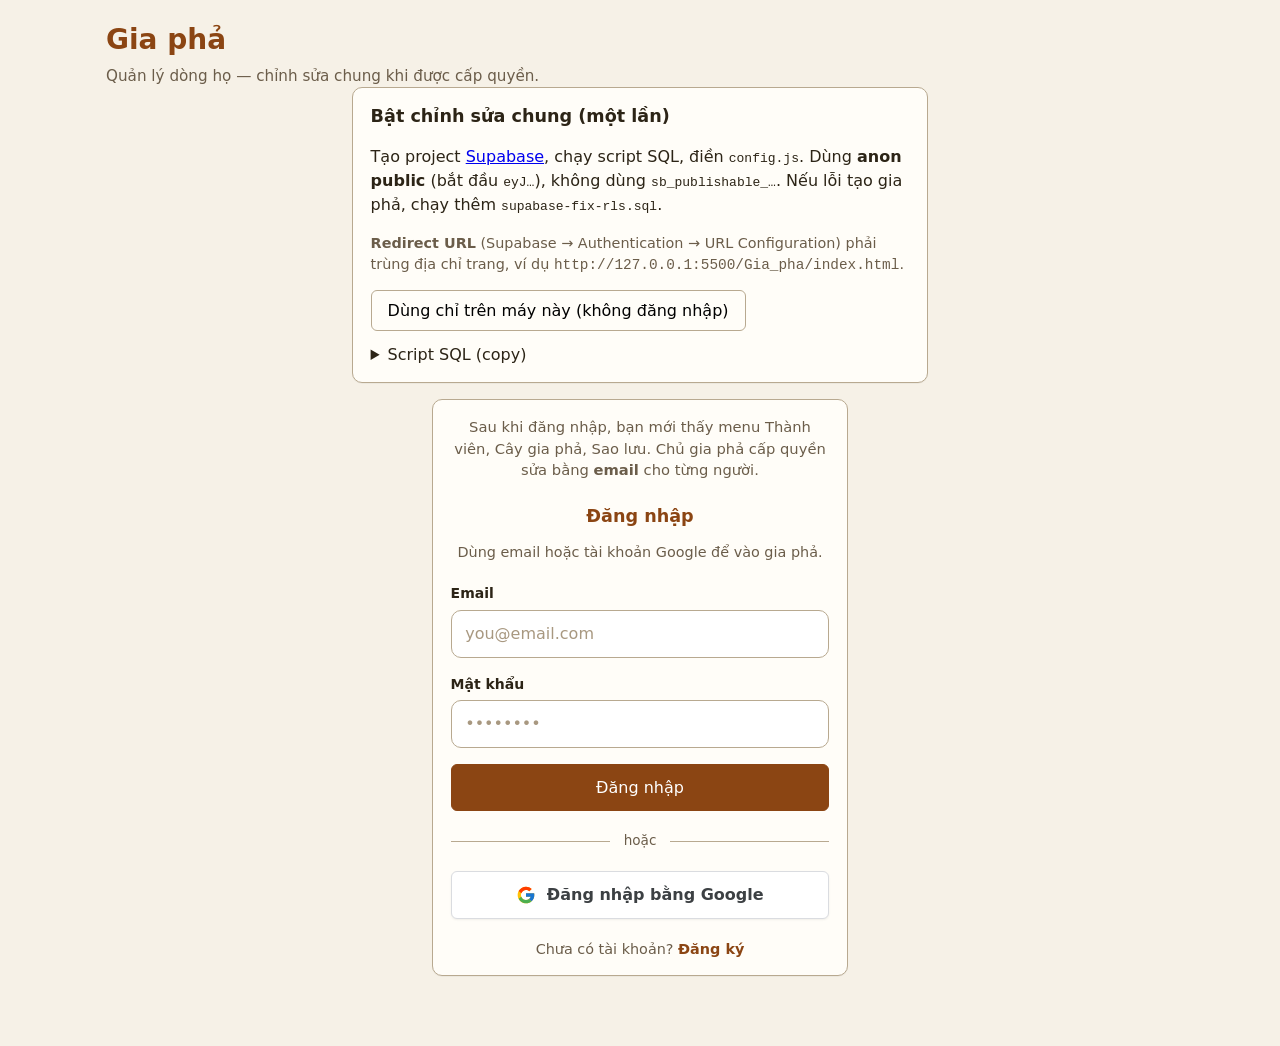
==== index.html @ f7f979ca "Sửa form khi đổi gia phả, ẩn form khi chưa chọn người" ====
<!DOCTYPE html>
<html lang="vi">
<head>
  <meta charset="UTF-8" />
  <meta name="viewport" content="width=device-width, initial-scale=1" />
  <title>Gia phả — Quản lý dòng họ</title>
  <link rel="stylesheet" href="styles.css" />
</head>
<body>
  <div class="app no-print">
    <header class="top top-bar">
      <div class="top-brand">
        <h1>Gia phả</h1>
        <p class="sub">Quản lý dòng họ — chỉnh sửa chung khi được cấp quyền.</p>
      </div>
      <div class="top-auth" id="top-auth" aria-label="Tài khoản"></div>
    </header>

    <section id="app-gate" class="app-gate">
      <div class="card" id="cloud-config-hint">
        <h2>Bật chỉnh sửa chung (một lần)</h2>
        <p>Tạo project <a href="https://supabase.com" target="_blank" rel="noopener">Supabase</a>, chạy script SQL, điền <code>config.js</code>. Dùng <strong>anon public</strong> (bắt đầu <code>eyJ…</code>), không dùng <code>sb_publishable_…</code>. Nếu lỗi tạo gia phả, chạy thêm <code>supabase-fix-rls.sql</code>.</p>
        <p class="hint"><strong>Redirect URL</strong> (Supabase → Authentication → URL Configuration) phải trùng địa chỉ trang, ví dụ <code>http://127.0.0.1:5500/Gia_pha/index.html</code>.</p>
        <button type="button" id="cloud-btn-local-only" class="btn">Dùng chỉ trên máy này (không đăng nhập)</button>
        <details class="cloud-sql-details">
          <summary>Script SQL (copy)</summary>
          <pre class="cloud-sql-pre" id="cloud-sql-script"></pre>
        </details>
      </div>

      <div class="app-gate-auth card" id="cloud-auth-block">
        <p class="hint cloud-auth-intro">Sau khi đăng nhập, bạn mới thấy menu Thành viên, Cây gia phả, Sao lưu. Chủ gia phả cấp quyền sửa bằng <strong>email</strong> cho từng người.</p>

        <div id="cloud-login-panel" class="cloud-auth-panel">
          <div class="cloud-auth-card">
            <h2 class="cloud-auth-title">Đăng nhập</h2>
            <p class="cloud-auth-lead">Dùng email hoặc tài khoản Google để vào gia phả.</p>
            <div class="cloud-auth-form">
              <label class="cloud-field">
                <span class="cloud-field-label">Email</span>
                <input type="email" id="cloud-login-email" autocomplete="username" placeholder="you@email.com" />
              </label>
              <label class="cloud-field">
                <span class="cloud-field-label">Mật khẩu</span>
                <input type="password" id="cloud-login-password" autocomplete="current-password" placeholder="••••••••" />
              </label>
              <button type="button" id="cloud-btn-signin" class="btn primary btn-block">Đăng nhập</button>
            </div>
            <div class="cloud-auth-divider" aria-hidden="true"><span>hoặc</span></div>
            <button type="button" id="cloud-btn-google-login" class="btn btn-google btn-block">
              <span class="btn-google-icon" aria-hidden="true">
                <svg width="20" height="20" viewBox="0 0 48 48" xmlns="http://www.w3.org/2000/svg"><path fill="#FFC107" d="M43.611 20.083H42V20H24v8h11.303C33.654 32.657 29.083 36 24 36c-6.627 0-12-5.373-12-12s5.373-12 12-12c3.059 0 5.842 1.154 7.961 3.039l5.657-5.657C33.64 6.053 28.991 4 24 4 12.955 4 4 12.955 4 24s8.955 20 20 20 20-8.955 20-20c0-1.341-.138-2.65-.389-3.917z"/><path fill="#FF3D00" d="M6.306 14.691l6.571 4.819C14.655 16.108 18.961 12 24 12c3.059 0 5.842 1.154 7.961 3.039l5.657-5.657C33.64 6.053 28.991 4 24 4 16.318 4 9.656 8.337 6.306 14.691z"/><path fill="#4CAF50" d="M24 44c5.166 0 9.86-1.977 13.409-5.192l-6.19-5.238C29.211 35.091 26.715 36 24 36c-5.202 0-9.619-3.317-11.283-7.946l-6.522 5.025C9.505 39.556 16.227 44 24 44z"/><path fill="#1976D2" d="M43.611 20.083H42V20H24v8h11.303a12.04 12.04 0 0 1-4.087 5.571l6.19 5.238C42.022 35.026 44 30.038 44 24c0-1.341-.138-2.65-.389-3.917z"/></svg>
              </span>
              Đăng nhập bằng Google
            </button>
            <p class="cloud-auth-switch">
              Chưa có tài khoản?
              <button type="button" class="btn-link" id="cloud-show-signup">Đăng ký</button>
            </p>
          </div>
        </div>

        <div id="cloud-signup-panel" class="cloud-auth-panel" hidden>
          <div class="cloud-auth-card">
            <h2 class="cloud-auth-title">Đăng ký</h2>
            <p class="cloud-auth-lead">Tạo tài khoản để lưu gia phả trên đám mây và chia sẻ với người thân.</p>
            <div class="cloud-auth-form">
              <label class="cloud-field">
                <span class="cloud-field-label">Họ tên</span>
                <input type="text" id="cloud-signup-name" autocomplete="name" placeholder="Nguyễn Văn A" />
              </label>
              <label class="cloud-field">
                <span class="cloud-field-label">Email</span>
                <input type="email" id="cloud-signup-email" autocomplete="email" placeholder="you@email.com" />
              </label>
              <label class="cloud-field">
                <span class="cloud-field-label">Mật khẩu</span>
                <input type="password" id="cloud-signup-password" autocomplete="new-password" placeholder="Tối thiểu 6 ký tự" />
              </label>
              <button type="button" id="cloud-btn-signup" class="btn primary btn-block">Tạo tài khoản</button>
            </div>
            <div class="cloud-auth-divider" aria-hidden="true"><span>hoặc</span></div>
            <button type="button" id="cloud-btn-google-signup" class="btn btn-google btn-block">
              <span class="btn-google-icon" aria-hidden="true">
                <svg width="20" height="20" viewBox="0 0 48 48" xmlns="http://www.w3.org/2000/svg"><path fill="#FFC107" d="M43.611 20.083H42V20H24v8h11.303C33.654 32.657 29.083 36 24 36c-6.627 0-12-5.373-12-12s5.373-12 12-12c3.059 0 5.842 1.154 7.961 3.039l5.657-5.657C33.64 6.053 28.991 4 24 4 12.955 4 4 12.955 4 24s8.955 20 20 20 20-8.955 20-20c0-1.341-.138-2.65-.389-3.917z"/><path fill="#FF3D00" d="M6.306 14.691l6.571 4.819C14.655 16.108 18.961 12 24 12c3.059 0 5.842 1.154 7.961 3.039l5.657-5.657C33.64 6.053 28.991 4 24 4 16.318 4 9.656 8.337 6.306 14.691z"/><path fill="#4CAF50" d="M24 44c5.166 0 9.86-1.977 13.409-5.192l-6.19-5.238C29.211 35.091 26.715 36 24 36c-5.202 0-9.619-3.317-11.283-7.946l-6.522 5.025C9.505 39.556 16.227 44 24 44z"/><path fill="#1976D2" d="M43.611 20.083H42V20H24v8h11.303a12.04 12.04 0 0 1-4.087 5.571l6.19 5.238C42.022 35.026 44 30.038 44 24c0-1.341-.138-2.65-.389-3.917z"/></svg>
              </span>
              Đăng ký bằng Google
            </button>
            <p class="cloud-auth-switch">
              Đã có tài khoản?
              <button type="button" class="btn-link" id="cloud-show-login">Đăng nhập</button>
            </p>
          </div>
        </div>
        <div id="cloud-logged-in" hidden>
          <p class="meta">Đã đăng nhập. Đang chuyển vào ứng dụng…</p>
        </div>
      </div>
    </section>

    <div id="app-main-shell" class="app-main-shell" hidden>
    <nav class="tabs" role="tablist">
      <button type="button" class="tab active" data-tab="members">Thành viên</button>
      <button type="button" class="tab" data-tab="tree">Cây gia phả</button>
      <button type="button" class="tab" data-tab="backup">Sao lưu / nhập</button>
    </nav>

    <div class="workspace-bar" id="workspace-bar">
      <label class="workspace-family-label">Gia phả đang mở
        <select id="cloud-family-select"></select>
      </label>
      <p id="workspace-family-role" class="workspace-family-role meta" hidden></p>
      <div id="billing-quota-bar" class="billing-quota-bar" hidden></div>
      <button type="button" id="btn-upgrade-premium" class="btn btn-upgrade" hidden>Nâng cấp</button>
      <button type="button" id="cloud-btn-create-family" class="btn">+ Tạo gia phả (chủ)</button>
      <button type="button" id="top-btn-share" class="btn primary">Chia sẻ / cấp quyền</button>
      <input type="text" id="cloud-family-name" class="workspace-family-name" placeholder="Tên gia phả mới" hidden />
    </div>

    <p id="cloud-sync-status" class="cloud-sync-status cloud-sync-status--local" aria-live="polite">Đang tải…</p>

    <section id="panel-members" class="panel active">
      <div class="toolbar">
        <button type="button" id="btn-add" class="btn primary">Thêm người</button>
        <label class="inline">
          Gốc xem cây
          <select id="focal-select"></select>
        </label>
      </div>
      <div class="layout-2">
        <div class="card list-wrap">
          <h2>Danh sách</h2>
          <ul id="member-list" class="member-list"></ul>
        </div>
        <div class="card form-wrap" id="member-form-panel">
          <h2 id="form-title">Chi tiết</h2>
          <div id="member-form-empty" class="member-form-empty">
            <p>Chọn một người trong <strong>Danh sách</strong> bên trái, hoặc bấm <strong>Thêm người</strong>.</p>
          </div>
          <form id="member-form" class="member-form" autocomplete="off" novalidate hidden>
            <input type="hidden" id="f-id" />
            <p class="hint form-draft-hint">Thông tin chưa bấm «Lưu» được giữ nháp khi đổi tab ứng dụng hoặc Alt+Tab sang cửa sổ khác.</p>
            <label>Họ tên *<input type="text" id="f-name" required /></label>
            <div class="avatar-field">
              <span class="cloud-field-label">Ảnh đại diện</span>
              <input type="hidden" id="f-avatar-focus" name="anhFocus" />
              <div id="f-avatar-preview" class="avatar-preview" hidden></div>
              <div class="avatar-upload-actions">
                <label class="btn btn-avatar-pick">
                  Chọn ảnh từ máy
                  <input type="file" id="f-avatar-file" accept="image/jpeg,image/png,image/webp,image/gif" hidden />
                </label>
                <button type="button" id="btn-avatar-upload" class="btn primary">Tải ảnh lên</button>
                <button type="button" id="btn-avatar-auto-focus" class="btn">Căn mặt tự động</button>
              </div>
              <p id="avatar-upload-status" class="avatar-upload-status meta" aria-live="polite"></p>
              <label class="avatar-url-fallback">Hoặc dán link ảnh (URL)
                <input type="url" id="f-avatar-url" placeholder="https://…" inputmode="url" />
              </label>
              <p class="hint avatar-field-hint">Cần đăng nhập + chọn gia phả để tải lên. JPG/PNG/WebP/GIF, tối đa 3MB. «Căn mặt tự động» dùng Chrome/Edge (xử lý trên máy); bấm Lưu thành viên để giữ tiêu điểm. Gói trả phí sau này có thể bổ sung nhận diện server / smart crop CDN.</p>
            </div>
            <label>Giới tính
              <select id="f-gender">
                <option value="">—</option>
                <option value="nam">Nam</option>
                <option value="nu">Nữ</option>
              </select>
            </label>
            <div class="row-3">
              <label>Ngày sinh
                <input type="number" id="f-birth-day" min="1" max="31" placeholder="Ngày" />
              </label>
              <label>Tháng sinh
                <input type="number" id="f-birth-month" min="1" max="12" placeholder="Tháng" />
              </label>
              <label>Năm sinh
                <input type="number" id="f-birth" placeholder="VD: 1950" />
              </label>
            </div>
            <label>Năm mất<input type="number" id="f-death" placeholder="Để trống nếu còn sống" /></label>
            <label>Cha
              <select id="f-father"></select>
            </label>
            <label>Mẹ
              <select id="f-mother"></select>
            </label>
            <label>Vợ / chồng
              <select id="f-spouse"></select>
            </label>
            <div class="card-section children-section">
              <h3 class="section-title">Con cái</h3>
              <p class="hint section-hint">Con đã có trong hệ thống (liên kết cha/mẹ với người này).</p>
              <ul id="existing-children" class="existing-children"></ul>
              <p class="hint section-hint">Con đã có — chọn trong danh sách, bấm <strong>Thêm làm con</strong>, rồi <strong>Lưu</strong> để gán cha/mẹ (theo giới tính và vợ/chồng trên form).</p>
              <div class="existing-child-pick">
                <label class="pick-label">Chọn người có sẵn
                  <select id="existing-child-select"></select>
                </label>
                <button type="button" id="btn-add-existing-child" class="btn">Thêm làm con</button>
              </div>
              <ul id="pending-existing-children" class="pending-existing-children" aria-label="Con sẽ liên kết khi Lưu"></ul>
              <p class="hint section-hint">Con mới — điền họ tên rồi bấm <strong>Lưu</strong> (tự gán cha/mẹ theo giới tính và vợ/chồng).</p>
              <div id="children-new-rows" class="children-new-rows"></div>
              <button type="button" id="btn-add-child-row" class="btn">+ Thêm dòng con</button>
            </div>
            <label>Ghi chú<textarea id="f-note" rows="3"></textarea></label>
            <div class="form-actions">
              <button type="submit" class="btn primary">Lưu</button>
              <button type="button" id="btn-form-close" class="btn">Đóng</button>
              <button type="button" id="btn-delete" class="btn danger" disabled>Xóa người này</button>
            </div>
          </form>
        </div>
      </div>
    </section>

    <section id="panel-tree" class="panel">
      <div class="toolbar tree-toolbar">
        <label>Người gốc (mình hoặc người thân)
          <select id="tree-focal"></select>
        </label>
        <label>Phạm vi cây
          <select id="tree-scope" title="Chỉ lọc người hiển thị trên cây và bản in">
            <option value="ca_hai">Cả hai họ (nội + ngoại)</option>
            <option value="noi">Chỉ nhà nội (+ vợ/chồng)</option>
            <option value="ngoai">Chỉ nhà ngoại (+ vợ/chồng)</option>
          </select>
        </label>
        <button type="button" id="btn-print" class="btn primary">In gia phả</button>
      </div>
      <p class="hint">Sơ đồ dưới đây giống bản <strong>in</strong> (vợ chồng một khung, xếp theo ngày sinh, nét nối xuống con). Phần cuối là bảng nội/ngoại chi tiết. Nhấn <strong>In gia phả</strong> (Ctrl+P) để in.</p>
    </section>

    <section id="panel-backup" class="panel">
      <div class="card">
        <h2>Xuất dữ liệu</h2>
        <p>Tải file JSON để lưu máy hoặc gửi người thân.</p>
        <button type="button" id="btn-export" class="btn primary">Tải gia_pha.json</button>
      </div>
      <div class="card">
        <h2>Nhập dữ liệu</h2>
        <p>Chọn file JSON (sẽ ghi đè dữ liệu hiện tại trong trình duyệt).</p>
        <input type="file" id="import-file" accept=".json,application/json" />
      </div>
      <div class="card">
        <h2>Bản sao trong trình duyệt</h2>
        <p class="hint">Mỗi lần <strong>Lưu</strong> thành công, trang giữ thêm một bản ở khóa riêng. Nếu danh sách trống nhầm sau khi nhập file hoặc lỗi lưu, thử khôi phục.</p>
        <button type="button" id="btn-restore-backup" class="btn">Khôi phục từ bản sao trình duyệt</button>
      </div>
    </section>
    </div>

    <dialog id="share-dialog" class="share-dialog">
      <form method="dialog" class="share-dialog-inner">
        <h2>Chia sẻ quyền chỉnh sửa</h2>
        <p class="hint">Chỉ chủ gia phả mới mời được. Người được mời phải đăng ký bằng đúng email.</p>
        <label>Email người được mời
          <input type="email" id="share-invite-email" autocomplete="email" />
        </label>
        <div class="form-actions">
          <button type="button" id="share-btn-invite" class="btn primary">Gửi lời mời</button>
          <button type="button" id="share-btn-pull" class="btn">Tải bản mới từ máy chủ</button>
          <button type="submit" class="btn">Đóng</button>
        </div>
        <h3>Người đang sửa chung</h3>
        <p class="hint share-section-hint">Bạn (chủ) và những email đã đăng nhập, được mời — ai ở đây đều chỉnh sửa được gia phả này.</p>
        <ul id="share-members-list" class="share-access-list"></ul>
        <h3>Lời mời chờ (chưa đăng nhập)</h3>
        <ul id="share-invites-list" class="share-access-list"></ul>
      </form>
    </dialog>

    <dialog id="upgrade-dialog" class="share-dialog upgrade-dialog">
      <form method="dialog" class="share-dialog-inner">
        <h2>Nâng cấp không giới hạn thành viên</h2>
        <p class="hint">Gói miễn phí: tối đa <strong>30</strong> thành viên. Trả <strong id="upgrade-price">20.000&nbsp;₫</strong> / gia phả để thêm không giới hạn (chỉ áp dụng gia phả này).</p>
        <div id="upgrade-bank-info" class="upgrade-bank-info card"></div>
        <p class="meta">Mã thanh toán (nội dung chuyển khoản):</p>
        <p id="upgrade-payment-code" class="upgrade-payment-code">—</p>
        <div class="form-actions">
          <button type="button" id="upgrade-btn-create-code" class="btn primary">Tạo mã &amp; quét VietQR</button>
          <button type="submit" class="btn">Đóng</button>
        </div>
        <div id="upgrade-vietqr-wrap" class="upgrade-vietqr-wrap" hidden>
          <p class="meta">Quét VietQR (đúng số tiền và mã GP trong nội dung):</p>
          <img id="upgrade-vietqr" class="upgrade-vietqr" alt="VietQR thanh toán" />
        </div>
        <p class="hint">Sau khi chuyển khoản, <strong>SePay</strong> tự kích hoạt gói (~1 phút). Cấu hình một lần: <code>SEPAY-SETUP.txt</code></p>
      </form>
    </dialog>
  </div>

  <!-- Vùng in: luôn render cây ở đây -->
  <div id="print-root" class="print-root">
    <header class="print-header">
      <h1>Gia phả</h1>
      <p id="print-caption" class="print-caption"></p>
    </header>
    <div id="tree-display" class="tree-display" aria-live="polite"></div>
  </div>

  <script type="module" src="app.js"></script>
</body>
</html>
---- styles.css ----
:root {
  --bg: #f6f1e7;
  --card: #fffdf8;
  --ink: #2c2416;
  --muted: #6b5d4a;
  --accent: #8b4513;
  --accent-soft: #c4a574;
  --line: #b8a990;
  --danger: #a33;
  --radius: 10px;
  --font: "Segoe UI", system-ui, sans-serif;
}

* {
  box-sizing: border-box;
}

body {
  margin: 0;
  font-family: var(--font);
  background: var(--bg);
  color: var(--ink);
  line-height: 1.45;
}

.app {
  max-width: 1100px;
  margin: 0 auto;
  padding: 1.25rem 1rem 3rem;
  position: relative;
  z-index: 2;
}

.top h1 {
  margin: 0 0 0.25rem;
  font-size: 1.75rem;
  color: var(--accent);
}

.sub {
  margin: 0;
  color: var(--muted);
  font-size: 0.95rem;
}

.backup-hint-bar {
  margin: 0 0 0.75rem;
  padding: 0.5rem 0.75rem;
  border-radius: var(--radius);
  background: #fff8e6;
  border: 1px solid #e6c86a;
  font-size: 0.9rem;
}

.backup-hint-bar p {
  margin: 0;
  display: flex;
  flex-wrap: wrap;
  align-items: center;
  gap: 0.5rem;
}

.tabs {
  display: flex;
  gap: 0.35rem;
  margin: 1.25rem 0 1rem;
  flex-wrap: wrap;
}

.tab {
  padding: 0.5rem 1rem;
  border: 1px solid var(--line);
  background: var(--card);
  border-radius: var(--radius);
  cursor: pointer;
  font: inherit;
  color: var(--ink);
}

.tab:hover {
  border-color: var(--accent-soft);
}

.tab.active {
  background: var(--accent);
  color: #fff;
  border-color: var(--accent);
}

.panel {
  display: none;
}

.panel.active {
  display: block;
}

.toolbar {
  display: flex;
  flex-wrap: wrap;
  gap: 1rem;
  align-items: flex-end;
  margin-bottom: 1rem;
}

.tree-toolbar {
  align-items: center;
}

.inline,
.tree-toolbar label {
  display: flex;
  flex-direction: column;
  gap: 0.25rem;
  font-size: 0.9rem;
  color: var(--muted);
}

select,
input,
textarea {
  font: inherit;
  padding: 0.45rem 0.55rem;
  border: 1px solid var(--line);
  border-radius: 6px;
  background: #fff;
  min-width: 12rem;
}

textarea {
  min-width: 100%;
  resize: vertical;
}

.btn {
  padding: 0.5rem 1rem;
  border-radius: 6px;
  border: 1px solid var(--line);
  background: var(--card);
  cursor: pointer;
  font: inherit;
}

.btn.primary {
  background: var(--accent);
  color: #fff;
  border-color: var(--accent);
}

.btn.primary:hover {
  filter: brightness(1.08);
}

.btn.danger {
  color: var(--danger);
  border-color: #d99;
}

.btn.danger:hover:not(:disabled) {
  background: #fee;
}

.btn:disabled {
  opacity: 0.45;
  cursor: not-allowed;
}

.layout-2 {
  display: grid;
  grid-template-columns: 1fr 1.1fr;
  gap: 1rem;
}

@media (max-width: 820px) {
  .layout-2 {
    grid-template-columns: 1fr;
  }
}

.card {
  background: var(--card);
  border: 1px solid var(--line);
  border-radius: var(--radius);
  padding: 1rem 1.1rem;
  box-shadow: 0 1px 0 rgba(0, 0, 0, 0.04);
}

.card h2 {
  margin: 0 0 0.75rem;
  font-size: 1.1rem;
}

.member-list {
  list-style: none;
  margin: 0;
  padding: 0;
  max-height: 55vh;
  overflow: auto;
}

.member-list li {
  border-bottom: 1px solid #e8e0d4;
}

.member-form-empty {
  padding: 2rem 1rem;
  text-align: center;
  color: var(--muted);
  line-height: 1.5;
}

.member-form-empty p {
  margin: 0;
}

.member-form[hidden],
.member-form-empty[hidden] {
  display: none !important;
}

.member-list button {
  width: 100%;
  text-align: left;
  padding: 0.65rem 0.5rem;
  border: none;
  background: transparent;
  cursor: pointer;
  font: inherit;
  color: inherit;
}

.member-list button:hover {
  background: #f0ebe3;
}

.member-list button.active {
  background: #ede4d3;
  font-weight: 600;
}

.member-form label {
  display: flex;
  flex-direction: column;
  gap: 0.25rem;
  margin-bottom: 0.75rem;
  font-size: 0.9rem;
  color: var(--muted);
}

.row-2 {
  display: grid;
  grid-template-columns: 1fr 1fr;
  gap: 0.75rem;
}

.row-3 {
  display: grid;
  grid-template-columns: 1fr 1fr 1fr;
  gap: 0.75rem;
}

@media (max-width: 600px) {
  .row-3 {
    grid-template-columns: 1fr;
  }
}

.card-section {
  margin: 1rem 0;
  padding: 0.85rem 0;
  border-top: 1px solid #e8e0d4;
}

.section-title {
  margin: 0 0 0.35rem;
  font-size: 1rem;
  color: var(--accent);
}

.section-hint {
  margin: 0 0 0.5rem;
  font-size: 0.85rem;
}

.existing-children {
  list-style: none;
  margin: 0 0 0.75rem;
  padding: 0;
}

.existing-children li {
  display: flex;
  flex-wrap: wrap;
  align-items: center;
  gap: 0.5rem;
  padding: 0.35rem 0;
  border-bottom: 1px solid #eee9e0;
  font-size: 0.92rem;
}

.existing-children .meta {
  color: var(--muted);
  font-size: 0.85rem;
}

.children-new-rows {
  display: flex;
  flex-direction: column;
  gap: 0.5rem;
  margin-bottom: 0.5rem;
}

.child-row {
  display: grid;
  grid-template-columns: 1.4fr repeat(3, minmax(0, 0.65fr)) 0.9fr auto;
  gap: 0.4rem;
  align-items: end;
}

@media (max-width: 720px) {
  .child-row {
    grid-template-columns: 1fr 1fr;
  }

  .child-row .child-remove {
    grid-column: 1 / -1;
    justify-self: start;
  }
}

.child-row label {
  margin-bottom: 0;
  font-size: 0.78rem;
}

.child-row input,
.child-row select {
  min-width: 0;
  width: 100%;
}

.child-remove {
  padding: 0.35rem 0.5rem;
  font-size: 0.85rem;
}

.existing-child-pick {
  display: flex;
  flex-wrap: wrap;
  gap: 0.5rem 1rem;
  align-items: flex-end;
  margin-bottom: 0.65rem;
}

.existing-child-pick .pick-label {
  display: flex;
  flex-direction: column;
  gap: 0.25rem;
  font-size: 0.9rem;
  color: var(--muted);
  min-width: 14rem;
  flex: 1;
}

.pending-existing-children {
  list-style: none;
  margin: 0 0 0.85rem;
  padding: 0;
  display: flex;
  flex-wrap: wrap;
  gap: 0.4rem;
}

.pending-existing-children li {
  display: inline-flex;
  align-items: center;
  gap: 0.35rem;
  padding: 0.25rem 0.5rem;
  background: #ede8df;
  border: 1px solid var(--line);
  border-radius: 6px;
  font-size: 0.88rem;
}

.pending-existing-children .chip-remove {
  padding: 0.15rem 0.45rem;
  font-size: 0.8rem;
}

.form-actions {
  display: flex;
  gap: 0.5rem;
  flex-wrap: wrap;
  margin-top: 0.5rem;
}

.hint {
  color: var(--muted);
  font-size: 0.9rem;
  margin-top: 0;
}

/* --- Cây gia phả --- (chỉ hiện khi tab Cây hoặc khi in) --- */
.print-root {
  display: none;
  max-width: 1100px;
  margin: 1.5rem auto 2rem;
  padding: 1rem;
  background: var(--card);
  border: 1px dashed var(--line);
  border-radius: var(--radius);
  overflow-x: auto;
  position: relative;
  z-index: 0;
}

body.show-tree-tab .print-root {
  display: block;
}

.print-header h1 {
  margin: 0;
  font-size: 1.35rem;
}

.print-caption {
  margin: 0.35rem 0 1rem;
  color: var(--muted);
  font-size: 0.95rem;
}

.tree-display {
  font-size: 0.92rem;
}

.tree-print-diagram {
  display: block;
  margin-bottom: 1.25rem;
  padding: 0.85rem 0.65rem 1.1rem;
  border-radius: 12px;
  background: linear-gradient(165deg, #fdf6e3 0%, #f9efd8 40%, #f5ead0 100%);
  border: 1px solid #e0c9a0;
  overflow-x: auto;
}

.tree-on-screen-pedigree {
  margin-top: 0.5rem;
}

@media not print {
  .tree-print-diagram .print-dia-card {
    --print-dia-card-w: 7.25rem;
  }

  .tree-print-diagram .print-dia-photo {
    height: 4.25rem;
  }

  .tree-print-diagram .print-dia-name {
    font-size: 0.68rem;
    min-height: 2.4em;
  }

  .tree-print-diagram .print-dia-banner-deco {
    width: 34px;
    height: 34px;
    border-radius: 50%;
    background: radial-gradient(circle at 30% 30%, rgba(255, 255, 255, 0.55), #c4a574 60%, #8b6914);
    opacity: 0.9;
  }

  .tree-print-diagram .print-dia-banner {
    border-color: #c4a574;
    box-shadow: 0 2px 0 rgba(0, 0, 0, 0.06), inset 0 1px 0 rgba(255, 255, 255, 0.55);
  }
}

.print-dia-meta {
  margin: 0;
  padding: 0 0.2rem 0.35rem;
  font-size: 0.58rem;
  font-weight: 500;
  color: #666;
  text-align: center;
  line-height: 1.2;
}

.print-dia-card--focal {
  box-shadow: 0 0 0 2px rgba(139, 69, 19, 0.45);
}

.print-dia-couple:not(.print-dia-couple--single) .print-dia-card--focal {
  box-shadow: inset 0 0 0 2px rgba(139, 69, 19, 0.45);
}

/* --- Sơ đồ in (phả đứng, kiểu banner + thẻ + nét nối) --- */
.print-dia {
  font-family: "Segoe UI", Tahoma, "Noto Sans", "Helvetica Neue", Arial, sans-serif;
  color: #1a1510;
  max-width: 100%;
  padding: 0.15rem 0 0.75rem;
  text-rendering: optimizeLegibility;
}

.print-dia-banner {
  display: flex;
  align-items: center;
  justify-content: center;
  gap: 0.5rem;
  margin-bottom: 0.65rem;
  padding: 0.45rem 0.75rem;
  background: linear-gradient(180deg, #fff8e7 0%, #f5e4c0 40%, #e8d4a8 100%);
  border: 3px solid #b8860b;
  border-radius: 6px;
  box-shadow: 0 2px 0 rgba(0, 0, 0, 0.06), inset 0 1px 0 rgba(255, 255, 255, 0.55);
}

.print-dia-banner-text {
  text-align: center;
  padding: 0.15rem 1rem;
}

.print-dia-banner-kicker {
  display: block;
  font-size: 0.68rem;
  letter-spacing: 0.04em;
  text-transform: uppercase;
  color: #6b5344;
}

.print-dia-banner-title {
  display: block;
  font-size: clamp(0.95rem, 2.8vw, 1.45rem);
  font-weight: 800;
  color: #5c1a1a;
  letter-spacing: normal;
}

.print-dia-banner-deco {
  width: 28px;
  height: 34px;
  border-radius: 4px;
  background: linear-gradient(135deg, #c41e3a, #8b0000 72%);
  opacity: 0.88;
  flex-shrink: 0;
}

.print-dia-banner-deco--rev {
  transform: scaleX(-1);
}

.print-dia-sub {
  margin: 0 0 0.85rem;
  font-size: 0.76rem;
  color: #555;
  text-align: center;
  line-height: 1.4;
}

.print-dia-sub strong {
  color: #333;
}

.print-dia-tier-label {
  margin: 0 0 0.3rem;
  font-size: 0.65rem;
  text-transform: uppercase;
  letter-spacing: 0.02em;
  color: #666;
  text-align: center;
}

.print-dia-anc-row {
  display: flex;
  flex-wrap: wrap;
  justify-content: center;
  gap: 0.65rem 1.15rem;
}

.print-dia-anc-tier {
  margin-bottom: 0.15rem;
}

.print-dia-anc-gap {
  height: 8px;
  margin: 0 auto;
  width: 2px;
  background: #888;
  border-radius: 1px;
}

.print-dia-anc-to-root {
  height: 12px;
  margin: 0.25rem auto 0.35rem;
  width: 2px;
  background: linear-gradient(180deg, #777, #bbb);
  border-radius: 1px;
}

.print-dia-ancestors .print-dia-couple,
.print-dia-ancestors .print-dia-couple--single {
  padding-bottom: 0;
}

.print-dia-ancestors .print-dia-couple::after,
.print-dia-ancestors .print-dia-couple--single::after {
  display: none;
}

.print-dia-main {
  display: flex;
  justify-content: center;
  margin-top: 0.35rem;
}

.print-dia-main > .print-dia-node {
  align-items: flex-start;
}

/* Người gốc căn giữa trên dải con; các con xếp từ trái */
.print-dia-main > .print-dia-node > .print-dia-row {
  align-self: center;
}

.print-dia-node {
  display: flex;
  flex-direction: column;
  align-items: center;
  padding: 0 0.35rem;
  width: max-content;
  max-width: 100%;
}

.print-dia-row {
  display: flex;
  justify-content: center;
}

.print-dia-couple {
  display: inline-flex;
  align-items: stretch;
  gap: 0;
  position: relative;
  padding-bottom: 11px;
}

.print-dia-couple:not(.print-dia-couple--single) {
  border: 2px solid #8a8a8a;
  border-radius: 8px;
  overflow: hidden;
  background: #fff;
  box-shadow: 0 1px 3px rgba(0, 0, 0, 0.08);
}

.print-dia-couple--single {
  padding-bottom: 10px;
}

/* Nhánh in: một nét dọc riêng (.print-dia-parent-vline), không dùng pseudo dưới thẻ */
.print-dia-main .print-dia-couple,
.print-dia-main .print-dia-couple--single {
  padding-bottom: 0;
}

.print-dia-main .print-dia-couple::after,
.print-dia-main .print-dia-couple--single::after {
  display: none;
}

.print-dia-couple::after {
  content: "";
  position: absolute;
  left: 50%;
  bottom: 0;
  transform: translateX(-50%);
  width: 2px;
  height: 9px;
  background: #c41e3a;
  border-radius: 1px;
}

.print-dia-couple--single::after {
  left: 50%;
}

.print-dia-join {
  display: none;
}

.print-dia-card {
  --print-dia-card-w: 6.25rem;
  flex: 0 0 var(--print-dia-card-w);
  width: var(--print-dia-card-w);
  min-width: var(--print-dia-card-w);
  max-width: var(--print-dia-card-w);
  border-radius: 8px;
  overflow: hidden;
  border: 2px solid #6b6b6b;
  background: #fff;
  box-shadow: 0 1px 3px rgba(0, 0, 0, 0.08);
  display: flex;
  flex-direction: column;
}

.print-dia-couple:not(.print-dia-couple--single) .print-dia-card {
  border-radius: 0;
  border: none;
  border-right: 1px solid #d4d0c8;
  box-shadow: none;
}

.print-dia-couple:not(.print-dia-couple--single) .print-dia-card:last-of-type {
  border-right: none;
}

.print-dia-couple:not(.print-dia-couple--single) .print-dia-card--nam {
  border-right-color: rgba(45, 106, 63, 0.35);
}

.print-dia-couple:not(.print-dia-couple--single) .print-dia-card--nu {
  border-right-color: rgba(196, 92, 38, 0.35);
}

.print-dia-card--nam {
  border-color: #2d6a3f;
}

.print-dia-card--nu {
  border-color: #c45c26;
}

.print-dia-photo {
  position: relative;
  display: block;
  height: 3.5rem;
  background: #ece8e0;
  overflow: hidden;
  width: 100%;
  min-width: 0;
}

.print-dia-photo-img {
  position: absolute;
  inset: 0;
  width: 100%;
  height: 100%;
  display: block;
  object-fit: cover;
  object-position: var(--gp-photo-pos, center 30%);
}

.print-dia-photo--ph {
  display: flex;
  align-items: center;
  justify-content: center;
  font-size: 0.95rem;
  font-weight: 700;
  color: #888;
}

.print-dia-name {
  margin: 0;
  padding: 0.3rem 0.2rem;
  font-size: 0.62rem;
  font-weight: 700;
  text-align: center;
  line-height: 1.25;
  word-break: break-word;
  hyphens: none;
  flex: 1;
  min-height: 2.75em;
  display: flex;
  align-items: center;
  justify-content: center;
  box-sizing: border-box;
}

.print-dia-parent-link {
  display: flex;
  justify-content: center;
  width: 100%;
  flex-shrink: 0;
  line-height: 0;
  margin: 0;
}

.print-dia-parent-vline {
  display: block;
  width: 3px;
  height: 4px;
  min-height: 0;
  background: #c41e3a;
  border-radius: 1px;
  -webkit-print-color-adjust: exact;
  print-color-adjust: exact;
}

.print-dia-bridge {
  display: flex;
  flex-direction: column;
  align-items: stretch;
  justify-content: flex-start;
  align-self: stretch;
  width: 100%;
  min-height: 0;
  line-height: 0;
  margin: 0;
}

.print-dia-bar {
  display: block;
  width: 100%;
  margin: 0;
  height: 2px;
  background: #5a5a5a;
  border-radius: 1px;
  -webkit-print-color-adjust: exact;
  print-color-adjust: exact;
}

.print-dia-descent {
  display: flex;
  flex-direction: column;
  align-items: stretch;
  align-self: stretch;
  width: 100%;
}

.print-dia-children-scroll {
  max-width: 100%;
  overflow-x: auto;
  overflow-y: visible;
  -webkit-overflow-scrolling: touch;
}

.print-dia-children {
  display: flex;
  flex-wrap: nowrap;
  justify-content: flex-start;
  align-items: flex-start;
  gap: 0.65rem 1.15rem;
  width: max-content;
  min-width: 100%;
  padding: 0;
  margin-top: -2px;
  box-sizing: border-box;
}

.print-dia-col {
  display: flex;
  flex-direction: column;
  align-items: flex-start;
  flex: 0 0 auto;
  flex-shrink: 0;
  min-width: min-content;
  max-width: none;
  position: relative;
  padding: 2px 0.55rem 0;
  box-sizing: border-box;
}

.print-dia-col::before {
  content: "";
  position: absolute;
  top: 0;
  left: 50%;
  transform: translateX(-50%);
  width: 2px;
  height: 3px;
  background: #5a5a5a;
  border-radius: 1px;
  -webkit-print-color-adjust: exact;
  print-color-adjust: exact;
}

/* Căn giữa thẻ trong cột; cột xếp từ trái (sinh trước = trái) */
.print-dia-col > .print-dia-node {
  align-items: center;
  width: max-content;
}

.print-dia-node > .print-dia-parent-link,
.print-dia-node > .print-dia-bridge {
  align-self: stretch;
  width: 100%;
}

.print-dia-peers {
  margin-top: 1rem;
  padding-top: 0.65rem;
  border-top: 1px dashed #c4c4c4;
}

.print-dia-peers .print-dia-couple::after,
.print-dia-peers .print-dia-couple--single::after {
  display: none;
}

.print-dia-peers .print-dia-couple,
.print-dia-peers .print-dia-couple--single {
  padding-bottom: 0;
}

.gen-block {
  margin-bottom: 1.5rem;
}

.ancestors-split .ancestors-two-cols {
  display: grid;
  grid-template-columns: 1fr 1fr;
  gap: 1rem 1.25rem;
  align-items: start;
  margin-top: 0.35rem;
}

.ancestors-split .ancestors-two-cols--single {
  grid-template-columns: 1fr;
  max-width: 22rem;
  margin-left: auto;
  margin-right: auto;
}

@media (max-width: 720px) {
  .ancestors-split .ancestors-two-cols {
    grid-template-columns: 1fr;
  }
}

.ancestor-col {
  border: 1px solid var(--line);
  border-radius: 10px;
  padding: 0.65rem 0.75rem;
  background: #faf8f4;
}

.ancestor-col--noi {
  border-left: 4px solid #5a7c3e;
}

.ancestor-col--ngoai {
  border-left: 4px solid #6b5b8c;
}

.ancestor-col-title {
  margin: 0 0 0.2rem;
  font-size: 1rem;
  color: var(--accent);
}

.ancestor-col-sub {
  margin: 0 0 0.65rem;
  font-size: 0.82rem;
  color: var(--muted);
  line-height: 1.35;
}

.ancestor-col-empty {
  margin: 0;
}

.ancestors-split-note {
  margin: 0 0 0.65rem;
  font-size: 0.84rem;
  line-height: 1.4;
}

.parents-direct {
  padding: 0.75rem 0.85rem;
  border: 2px solid var(--accent-soft);
  border-radius: var(--radius);
  background: linear-gradient(180deg, #fff9ef 0%, #fffdf8 100%);
}

.parents-direct-hint {
  margin: 0 0 0.6rem;
  font-size: 0.84rem;
  line-height: 1.4;
}

.parents-direct-row {
  justify-content: flex-start;
}

.person-placeholder {
  border-style: dashed;
  background: #fafafa;
  color: var(--muted);
}

.person-placeholder .name {
  color: var(--muted);
}

.gen-title-inner {
  margin-top: 0.65rem;
  text-transform: none;
  letter-spacing: normal;
  font-size: 0.78rem;
}

.gen-title {
  font-size: 0.8rem;
  text-transform: uppercase;
  letter-spacing: 0.06em;
  color: var(--muted);
  margin: 0 0 0.5rem;
}

.gen-row {
  display: flex;
  flex-wrap: wrap;
  gap: 0.65rem;
  align-items: stretch;
}

.person-node {
  border: 1px solid var(--line);
  border-radius: 8px;
  padding: 0.55rem 0.75rem;
  min-width: 9rem;
  max-width: 14rem;
  background: #fff;
}

.person-node .name {
  font-weight: 600;
  margin: 0 0 0.2rem;
}

.person-node .meta {
  margin: 0;
  font-size: 0.82rem;
  color: var(--muted);
}

.person-node.focal {
  border-color: var(--accent);
  box-shadow: 0 0 0 2px rgba(139, 69, 19, 0.15);
}

.pair {
  display: flex;
  gap: 0.5rem;
  align-items: flex-start;
  flex-wrap: wrap;
}

.children-block {
  margin-top: 0.75rem;
  padding-left: 0.5rem;
  border-left: 3px solid var(--accent-soft);
}

.children-block > .label {
  font-size: 0.78rem;
  color: var(--muted);
  margin-bottom: 0.4rem;
}

/* --- Cây thẻ (gia phả kiểu thế hệ) --- */
.tree-supplement {
  margin-top: 2rem;
  padding-top: 1.25rem;
  border-top: 2px dashed var(--line);
}

.tree-supplement-title {
  margin: 0 0 0.35rem;
  font-size: 1.1rem;
  color: var(--accent);
}

.tree-supplement-lead {
  margin: 0 0 1rem;
}

.pedigree-chart {
  margin-bottom: 0.5rem;
  padding: 0.75rem 0.5rem 1rem;
  border-radius: 12px;
  background: linear-gradient(165deg, #fdf6e3 0%, #f9efd8 40%, #f5ead0 100%);
  border: 1px solid #e0c9a0;
}

.pedigree-banner {
  display: flex;
  align-items: center;
  justify-content: center;
  gap: 0.5rem;
  margin-bottom: 0.75rem;
  padding: 0.65rem 1rem;
  background: linear-gradient(180deg, #fff5e6 0%, #fdebd5 45%, #f5e6d3 100%);
  border: 2px solid #c4a574;
  border-radius: 8px;
  box-shadow: 0 2px 0 rgba(0, 0, 0, 0.06);
}

.pedigree-banner-ornament {
  width: 36px;
  height: 36px;
  border-radius: 50%;
  background: radial-gradient(circle at 30% 30%, #fff8, #c4a574 60%, #8b6914);
  opacity: 0.85;
  flex-shrink: 0;
}

.pedigree-banner-center {
  text-align: center;
}

.pedigree-banner-kicker {
  display: block;
  font-size: 0.75rem;
  letter-spacing: 0.12em;
  text-transform: uppercase;
  color: var(--muted);
}

.pedigree-banner-title {
  font-size: clamp(1rem, 3vw, 1.35rem);
  font-weight: 700;
  color: #5c3d1e;
  letter-spacing: 0.04em;
}

.pedigree-lead {
  font-size: 0.86rem;
  color: var(--muted);
  margin: 0 0 1rem;
  line-height: 1.45;
}

.pedigree-scope-hint {
  margin: -0.35rem 0 0.85rem;
  font-size: 0.82rem;
  line-height: 1.4;
}

.pedigree-rows-wrap {
  overflow-x: auto;
  padding-bottom: 0.5rem;
}

.pedigree-gen {
  margin-bottom: 0.25rem;
}

.pedigree-gen-label {
  margin: 0 0 0.4rem;
  font-size: 0.78rem;
  color: var(--muted);
  text-transform: uppercase;
  letter-spacing: 0.04em;
}

.pedigree-gen-row {
  display: flex;
  flex-wrap: wrap;
  justify-content: center;
  align-items: flex-start;
  gap: 1rem 1.25rem;
}

.pedigree-gen-row--children {
  display: flex;
  flex-wrap: wrap;
  justify-content: center;
  align-items: flex-start;
  gap: 1.25rem 1.75rem;
}

.pedigree-family-branch {
  display: flex;
  flex-direction: column;
  align-items: center;
  max-width: 100%;
  padding: 0 0.35rem 0.5rem;
  border-radius: 10px;
  background: rgba(255, 255, 255, 0.55);
  border: 1px solid #e5dfd4;
}

.pedigree-branch-stem {
  width: 2px;
  height: 14px;
  background: linear-gradient(180deg, #888, #bbb);
  border-radius: 1px;
  margin-bottom: 0.2rem;
}

.pedigree-branch-caption {
  margin: 0 0 0.45rem;
  font-size: 0.72rem;
  color: var(--muted);
  text-align: center;
  max-width: 14rem;
  line-height: 1.25;
}

.pedigree-branch-kids {
  display: flex;
  flex-wrap: wrap;
  gap: 0.65rem 1.15rem;
  justify-content: center;
  align-items: flex-start;
}

.pedigree-gen-connector {
  width: 2px;
  height: 14px;
  margin: 0 auto 0.35rem;
  background: linear-gradient(180deg, #bbb, #ddd);
  border-radius: 1px;
}

/* Một bước cha → con: cùng số cột (vợ chồng trên, con dưới). */
.pedigree-descent-step {
  --ped-cols: 1;
  margin-bottom: 0.35rem;
}

.pedigree-descent-parent-strip {
  margin-bottom: 0.15rem;
}

.pedigree-descent-parent-label {
  margin: 0 0 0.45rem;
  font-size: 0.78rem;
  color: var(--muted);
  text-transform: uppercase;
  letter-spacing: 0.04em;
  text-align: center;
}

.pedigree-descent-parent-grid {
  display: grid;
  grid-template-columns: repeat(var(--ped-cols, 1), minmax(min(100%, 10.5rem), 1fr));
  gap: 1rem 1.25rem;
  align-items: start;
  justify-items: center;
  width: 100%;
}

.pedigree-descent-pcell {
  width: 100%;
  display: flex;
  justify-content: center;
  align-items: flex-end;
  min-width: 0;
}

.pedigree-descent-pcell--orphan {
  align-items: center;
  min-height: 3.75rem;
  border: 1px dashed var(--line);
  border-radius: 10px;
  background: rgba(255, 255, 255, 0.4);
  padding: 0.4rem;
  box-sizing: border-box;
}

.pedigree-descent-orphan-cap {
  margin: 0;
  font-size: 0.72rem;
  color: var(--muted);
  text-align: center;
  line-height: 1.25;
}

.pedigree-descent-vbar {
  width: 2px;
  height: 12px;
  margin: 0 auto 0.2rem;
  background: linear-gradient(180deg, #bbb, #ddd);
  border-radius: 1px;
}

.pedigree-descent-step .pedigree-tier-block {
  margin-bottom: 0;
}

.pedigree-tier-block {
  margin-bottom: 0.5rem;
  padding: 0.65rem 0.5rem 0.85rem;
  border: 2px solid #d4b896;
  border-radius: 12px;
  background: linear-gradient(180deg, #fffef6 0%, #fff8e8 55%, #fdf0dc 100%);
  box-shadow: inset 0 1px 0 rgba(255, 255, 255, 0.7);
}

.pedigree-tier-block-inner {
  display: flex;
  flex-direction: row;
  align-items: flex-start;
  gap: 0.65rem;
}

.pedigree-tier-gen-badge {
  flex-shrink: 0;
  width: 2.35rem;
  height: 2.35rem;
  border-radius: 50%;
  border: 2px solid #8b6914;
  display: flex;
  align-items: center;
  justify-content: center;
  font-size: 1rem;
  font-weight: 800;
  color: #5c3d1e;
  background: radial-gradient(circle at 35% 30%, #fffef8, #f5e0b8 70%, #e8d4a8);
  box-shadow: 0 1px 2px rgba(0, 0, 0, 0.08);
}

.pedigree-tier-block-body {
  flex: 1;
  min-width: 0;
}

.pedigree-tier-block-label {
  margin: 0 0 0.35rem;
  font-size: 0.92rem;
  font-weight: 700;
  letter-spacing: 0.03em;
  color: #5c3d1e;
  text-align: center;
  line-height: 1.35;
}

.pedigree-tier-spouse-note {
  margin: 0 0 0.7rem;
  font-size: 0.78rem;
  color: var(--muted);
  text-align: center;
  line-height: 1.45;
  padding: 0 0.25rem;
}

.pedigree-tier-spouse-note strong {
  color: var(--accent);
  font-weight: 700;
}

.pedigree-tier-arrow {
  color: var(--accent);
  margin: 0 0.2em;
}

.pedigree-tier-from {
  font-weight: 600;
  color: var(--ink);
}

.pedigree-tier:not(.pedigree-tier--aligned) {
  display: flex;
  flex-wrap: wrap;
  justify-content: center;
  align-items: flex-start;
  gap: 1.25rem 1.5rem;
}

.pedigree-tier.pedigree-tier--aligned {
  display: grid;
  grid-template-columns: repeat(var(--ped-cols, 1), minmax(min(100%, 10.5rem), 1fr));
  gap: 1rem 1.25rem;
  align-items: start;
  justify-items: center;
  width: 100%;
}

.pedigree-tier-col {
  display: flex;
  flex-direction: column;
  align-items: center;
  min-width: 8rem;
  max-width: min(100%, 28rem);
}

.pedigree-tier-parents {
  display: flex;
  justify-content: center;
  align-items: flex-end;
}

.pedigree-tier-parents--placeholder {
  min-width: 6rem;
  min-height: 4.5rem;
  border: 2px dashed var(--line);
  border-radius: 10px;
  align-items: center;
  justify-content: center;
  color: var(--muted);
  background: #fafafa;
}

.pedigree-tier-ph {
  font-size: 1.35rem;
  font-weight: 700;
  opacity: 0.45;
}

.pedigree-tier-stem {
  width: 3px;
  min-height: 10px;
  background: linear-gradient(180deg, #6b5344, #9a8268);
  border-radius: 2px;
  margin: 0.1rem 0 0.15rem;
}

.pedigree-tier-offspring {
  width: 100%;
  display: flex;
  flex-direction: column;
  align-items: center;
}

.pedigree-tier-empty {
  margin: 0;
  font-size: 0.75rem;
  color: var(--muted);
  text-align: center;
  max-width: 10rem;
}

.pedigree-classic-under {
  width: 100%;
  display: flex;
  flex-direction: column;
  align-items: stretch;
}

.pedigree-classic-tee {
  width: 100%;
  height: 26px;
  display: block;
  flex-shrink: 0;
  margin: 0;
}

.pedigree-branch-kids--classic {
  justify-content: flex-start;
  width: 100%;
  margin-top: -6px;
  padding-top: 0;
  gap: 0.65rem 1.15rem;
}

.pedigree-couple-frame {
  border: 2px solid #c4a574;
  border-radius: 12px;
  padding: 0;
  background: linear-gradient(180deg, #fffef8, #fff3d6);
  box-shadow: 0 1px 3px rgba(92, 61, 30, 0.12);
  overflow: hidden;
}

.pedigree-couple-inner {
  display: flex;
  flex-direction: row;
  align-items: stretch;
  gap: 0;
}

.pedigree-couple-frame .pedigree-card {
  --pedigree-card-w: 9.5rem;
  flex: 0 0 var(--pedigree-card-w);
  width: var(--pedigree-card-w);
  min-width: var(--pedigree-card-w);
  max-width: var(--pedigree-card-w);
  border-radius: 0;
  border: none;
  border-right: 2px solid #e8dcc4;
  box-shadow: none;
}

.pedigree-couple-frame .pedigree-card:last-of-type {
  border-right: none;
}

.pedigree-unit {
  display: flex;
  align-items: stretch;
  gap: 0.35rem;
  flex-shrink: 0;
}

.pedigree-unit--couple {
  align-items: center;
  gap: 0;
}

.pedigree-marriage {
  display: none;
}

.pedigree-card {
  --pedigree-card-w: 9.5rem;
  flex: 0 0 var(--pedigree-card-w);
  width: var(--pedigree-card-w);
  min-width: var(--pedigree-card-w);
  max-width: var(--pedigree-card-w);
  min-height: 10.5rem;
  border-radius: 10px;
  border: 3px solid #95a5a6;
  background: #fff;
  overflow: hidden;
  box-shadow: 0 2px 8px rgba(0, 0, 0, 0.08);
  display: flex;
  flex-direction: column;
  align-items: stretch;
}

.pedigree-card--nam {
  border-color: #3d7a3d;
}

.pedigree-card--nu {
  border-color: #d9822b;
}

.pedigree-card--focal {
  box-shadow: 0 0 0 3px rgba(139, 69, 19, 0.35);
  border-color: var(--accent);
}

.avatar-field {
  display: flex;
  flex-direction: column;
  gap: 0.5rem;
  margin-bottom: 0.25rem;
}

.avatar-field .cloud-field-label {
  font-size: 0.875rem;
  font-weight: 600;
}

.avatar-preview {
  width: 88px;
  height: 88px;
  margin: 0 auto;
  border-radius: 10px;
  overflow: hidden;
  border: 1px solid var(--line);
  background: #f5f0e6;
}

.avatar-preview img {
  width: 100%;
  height: 100%;
  object-fit: cover;
  object-position: var(--gp-photo-pos, center 30%);
  display: block;
}

.avatar-upload-actions {
  display: flex;
  flex-wrap: wrap;
  gap: 0.5rem;
  align-items: center;
}

.btn-avatar-pick {
  cursor: pointer;
  margin: 0;
}

.btn-avatar-pick input {
  display: none;
}

.avatar-url-fallback {
  display: flex;
  flex-direction: column;
  gap: 0.35rem;
  font-size: 0.875rem;
  font-weight: 600;
}

.avatar-url-fallback input {
  font-weight: normal;
}

.avatar-field-hint {
  margin: 0;
  font-size: 0.82rem;
}

.avatar-upload-status {
  margin: 0;
  min-height: 1.2em;
}

.pedigree-avatar {
  width: 100%;
  flex-shrink: 0;
  height: 5.5rem;
  display: flex;
  align-items: center;
  justify-content: center;
  font-size: 1.5rem;
  font-weight: 700;
  color: #5c4a38;
  background: linear-gradient(180deg, #f0ebe3, #e5dfd4);
}

/* Ảnh chân dung: cover + "điểm neo" hơi cao (mặt thường nằm trên giữa ảnh; center thuần hay min-w/h+translate dễ cắt trúng cằm/miệng) */
.pedigree-photo-wrap {
  position: relative;
  width: 100%;
  min-width: 0;
  align-self: stretch;
  flex-shrink: 0;
  height: 5.5rem;
  background: #eee;
  overflow: hidden;
}

.pedigree-photo {
  position: absolute;
  inset: 0;
  width: 100%;
  height: 100%;
  display: block;
  object-fit: cover;
  object-position: var(--gp-photo-pos, center 30%);
}

.pedigree-card-body {
  padding: 0.45rem 0.5rem 0.55rem;
  flex: 1;
  display: flex;
  flex-direction: column;
}

.pedigree-name {
  margin: 0 0 0.25rem;
  font-size: 0.88rem;
  font-weight: 700;
  line-height: 1.25;
  color: var(--ink);
  min-height: 2.6em;
  display: flex;
  align-items: center;
  justify-content: center;
  text-align: center;
  word-break: break-word;
}

.pedigree-meta {
  margin: 0;
  font-size: 0.72rem;
  color: var(--muted);
  line-height: 1.3;
}

/* --- Tài khoản / đám mây --- */
.cloud-sync-status {
  margin: 0.5rem 0 0.75rem;
  padding: 0.45rem 0.65rem;
  border-radius: 8px;
  font-size: 0.85rem;
  background: #f0ebe3;
  border: 1px solid var(--line);
}

.cloud-sync-status--ok {
  background: #e8f5e9;
  border-color: #81c784;
  color: #2e5d32;
}

.cloud-sync-status--sync {
  background: #fff8e1;
  border-color: #e6c200;
  color: #6b5a00;
}

.cloud-sync-status--warn {
  background: #fff3e0;
  border-color: #ffb74d;
  color: #8a4b00;
}

.cloud-sync-status--err {
  background: #ffebee;
  border-color: #e57373;
  color: #8b1a1a;
}

.cloud-sync-status--local {
  background: #eceff1;
  border-color: #b0bec5;
  color: #455a64;
}

.app-gate-auth {
  max-width: 26rem;
  margin-left: auto;
  margin-right: auto;
}

.cloud-auth-intro {
  margin-bottom: 1.25rem;
  text-align: center;
  font-size: 0.92rem;
}

.cloud-auth-card {
  padding: 0.25rem 0 0;
}

.cloud-auth-title {
  margin: 0 0 0.35rem;
  font-size: 1.5rem;
  font-weight: 700;
  color: var(--accent);
  text-align: center;
}

.cloud-auth-lead {
  margin: 0 0 1.25rem;
  font-size: 0.9rem;
  color: var(--muted);
  text-align: center;
  line-height: 1.5;
}

.cloud-auth-form {
  display: flex;
  flex-direction: column;
  gap: 1rem;
}

.cloud-field {
  display: flex;
  flex-direction: column;
  gap: 0.4rem;
}

.cloud-field-label {
  font-size: 0.875rem;
  font-weight: 600;
  color: var(--ink);
}

.cloud-field input {
  width: 100%;
  padding: 0.7rem 0.85rem;
  border: 1px solid var(--line);
  border-radius: var(--radius);
  font: inherit;
  background: #fff;
  color: var(--ink);
  transition: border-color 0.15s, box-shadow 0.15s;
}

.cloud-field input::placeholder {
  color: #a89880;
}

.cloud-field input:focus {
  outline: none;
  border-color: var(--accent-soft);
  box-shadow: 0 0 0 3px rgba(139, 69, 19, 0.12);
}

.btn-block {
  display: flex;
  width: 100%;
  align-items: center;
  justify-content: center;
  padding: 0.7rem 1rem;
  font-size: 1rem;
}

.cloud-auth-divider {
  display: flex;
  align-items: center;
  gap: 0.85rem;
  margin: 1.25rem 0;
  color: var(--muted);
  font-size: 0.85rem;
}

.cloud-auth-divider::before,
.cloud-auth-divider::after {
  content: "";
  flex: 1;
  height: 1px;
  background: var(--line);
}

.cloud-auth-switch {
  margin: 1.25rem 0 0;
  font-size: 0.9rem;
  color: var(--muted);
  text-align: center;
}

.btn-link {
  background: none;
  border: none;
  padding: 0;
  margin: 0;
  font: inherit;
  color: var(--accent);
  font-weight: 600;
  text-decoration: none;
  cursor: pointer;
}

.btn-link:hover {
  text-decoration: underline;
}

.btn-google {
  display: inline-flex;
  align-items: center;
  justify-content: center;
  gap: 0.65rem;
  background: #fff;
  border: 1px solid #dadce0;
  color: #3c4043;
  font-weight: 600;
  box-shadow: 0 1px 2px rgba(60, 64, 67, 0.08);
}

.btn-google:hover {
  background: #f8f9fa;
  border-color: #c6c9cc;
  box-shadow: 0 1px 3px rgba(60, 64, 67, 0.12);
}

.btn-google-icon {
  display: inline-flex;
  flex-shrink: 0;
  line-height: 0;
}

.cloud-actions-row {
  display: flex;
  flex-wrap: wrap;
  gap: 0.65rem 1rem;
  align-items: flex-end;
  margin-top: 0.75rem;
}

.cloud-actions-row label {
  flex: 1 1 12rem;
}

.cloud-family-list {
  margin: 0.65rem 0;
}

.cloud-family-item {
  padding: 0.45rem 0.55rem;
  border-radius: 8px;
  background: rgba(255, 255, 255, 0.65);
  border: 1px solid var(--line);
  margin-bottom: 0.35rem;
}

.cloud-family-item code {
  font-size: 0.9em;
  background: #f5f0e6;
  padding: 0.1em 0.35em;
  border-radius: 4px;
}

.cloud-sql-details {
  margin-top: 0.75rem;
}

.cloud-sql-pre {
  max-height: 14rem;
  overflow: auto;
  font-size: 0.72rem;
  background: #1e1e1e;
  color: #e8e8e8;
  padding: 0.75rem;
  border-radius: 8px;
  white-space: pre;
}

.cloud-err {
  color: var(--danger);
}

.top-bar {
  display: flex;
  align-items: flex-start;
  justify-content: space-between;
  gap: 1rem;
  flex-wrap: wrap;
}

.top-brand .sub {
  max-width: 28rem;
}

.top-auth {
  display: flex;
  align-items: center;
  gap: 0.5rem;
  flex-wrap: wrap;
  justify-content: flex-end;
}

.top-auth-meta {
  font-size: 0.85rem;
  color: var(--muted);
  max-width: 12rem;
  overflow: hidden;
  text-overflow: ellipsis;
  white-space: nowrap;
}

.btn-ghost {
  background: transparent;
  border: 1px solid var(--border);
}

.app-gate {
  max-width: 36rem;
  margin: 0 auto 1.5rem;
  display: flex;
  flex-direction: column;
  gap: 1rem;
}


.app-main-shell[hidden],
.app-gate[hidden] {
  display: none !important;
}

.workspace-bar {
  display: flex;
  flex-wrap: wrap;
  align-items: center;
  gap: 0.5rem 1rem;
  margin: 0.5rem 0 0.75rem;
  padding: 0.5rem 0.75rem;
  background: var(--card);
  border: 1px solid var(--border);
  border-radius: var(--radius);
}

.workspace-family-label select {
  min-width: 14rem;
}

.workspace-family-role {
  flex: 1 1 100%;
  margin: 0;
  font-size: 0.85rem;
}

.workspace-family-role--owner {
  color: var(--accent, #6b4f3a);
}

.workspace-family-role--shared {
  color: var(--muted);
}

.billing-quota-bar {
  flex: 1 1 100%;
  display: flex;
  align-items: center;
  gap: 0.75rem;
  flex-wrap: wrap;
  padding: 0.35rem 0.6rem;
  border-radius: 6px;
  background: #f5f0eb;
  font-size: 0.85rem;
}

.billing-quota-bar--full {
  background: #fff3e6;
  border: 1px solid #e8c9a0;
}

.billing-quota-bar--premium {
  background: #eef6ee;
  border: 1px solid #b8d4b8;
}

.billing-quota-warn {
  color: #a65c00;
  font-weight: 600;
}

.btn-upgrade {
  border-color: #c9a227;
  color: #6b4f00;
  background: linear-gradient(180deg, #fff9e6 0%, #f5e6c8 100%);
}

.btn-upgrade--compact {
  font-size: 0.8rem;
  padding: 0.25rem 0.55rem;
}

.billing-upgrade-link {
  margin-left: auto;
  padding: 0.2rem 0.5rem;
  font-size: 0.8rem;
  font-weight: 600;
  color: #6b4f00;
  background: transparent;
  border: 1px solid #c9a227;
  border-radius: 6px;
  cursor: pointer;
}

.billing-upgrade-link:hover {
  background: #fff9e6;
}

.upgrade-dialog .upgrade-payment-code {
  font-family: ui-monospace, monospace;
  font-size: 1.25rem;
  font-weight: 700;
  letter-spacing: 0.08em;
  padding: 0.5rem 0.75rem;
  background: #1e1e1e;
  color: #f5d76e;
  border-radius: 8px;
  text-align: center;
}

.upgrade-payment-code.upgrade-code--ready {
  color: #9cf59c;
}

.upgrade-bank-info {
  margin: 0.75rem 0;
  padding: 0.75rem;
  background: var(--card);
}

.upgrade-vietqr-wrap {
  text-align: center;
  margin: 0.75rem 0;
}

.upgrade-vietqr {
  max-width: 220px;
  width: 100%;
  height: auto;
  border-radius: 8px;
  border: 1px solid var(--border);
}

.share-dialog {
  border: none;
  border-radius: var(--radius);
  padding: 0;
  max-width: 28rem;
  width: calc(100% - 2rem);
  box-shadow: 0 12px 40px rgba(0, 0, 0, 0.2);
}

.share-dialog::backdrop {
  background: rgba(0, 0, 0, 0.45);
}

.share-dialog-inner {
  padding: 1.25rem;
}

.share-access-list {
  list-style: none;
  margin: 0 0 1rem;
  padding: 0;
}

.share-access-list li {
  display: flex;
  align-items: center;
  justify-content: space-between;
  gap: 0.5rem;
  padding: 0.35rem 0;
  border-bottom: 1px solid var(--border);
}

.share-access-list .btn-sm {
  font-size: 0.75rem;
  padding: 0.2rem 0.5rem;
}

/* In */
@media print {
  body {
    background: #fff;
  }

  .no-print {
    display: none !important;
  }

  .print-root {
    display: block !important;
    border: none;
    margin: 0;
    max-width: none;
    padding: 0;
  }

  .tree-print-diagram {
    display: block !important;
  }

  .tree-on-screen-pedigree {
    display: none !important;
  }

  .person-node {
    break-inside: avoid;
  }

  .ancestor-col {
    break-inside: avoid;
  }

  .parents-direct {
    break-inside: avoid;
  }

  .pedigree-descent-step {
    break-inside: avoid;
  }

  .pedigree-tier-col {
    break-inside: avoid;
  }

  .pedigree-tier-block {
    break-inside: avoid;
  }

  .pedigree-classic-tee {
    break-inside: avoid;
  }

  .pedigree-card {
    break-inside: avoid;
  }

  .pedigree-gen-row {
    break-inside: avoid;
  }

  .pedigree-family-branch {
    break-inside: avoid;
  }

  .print-dia-node {
    break-inside: avoid;
  }

  .print-dia-col {
    break-inside: avoid;
  }

  .print-dia-banner {
    break-inside: avoid;
  }

  .print-dia,
  .print-dia * {
    font-family: "Segoe UI", Tahoma, "Noto Sans", Arial, sans-serif !important;
  }

  .print-dia-parent-vline {
    -webkit-print-color-adjust: exact;
    print-color-adjust: exact;
  }
}
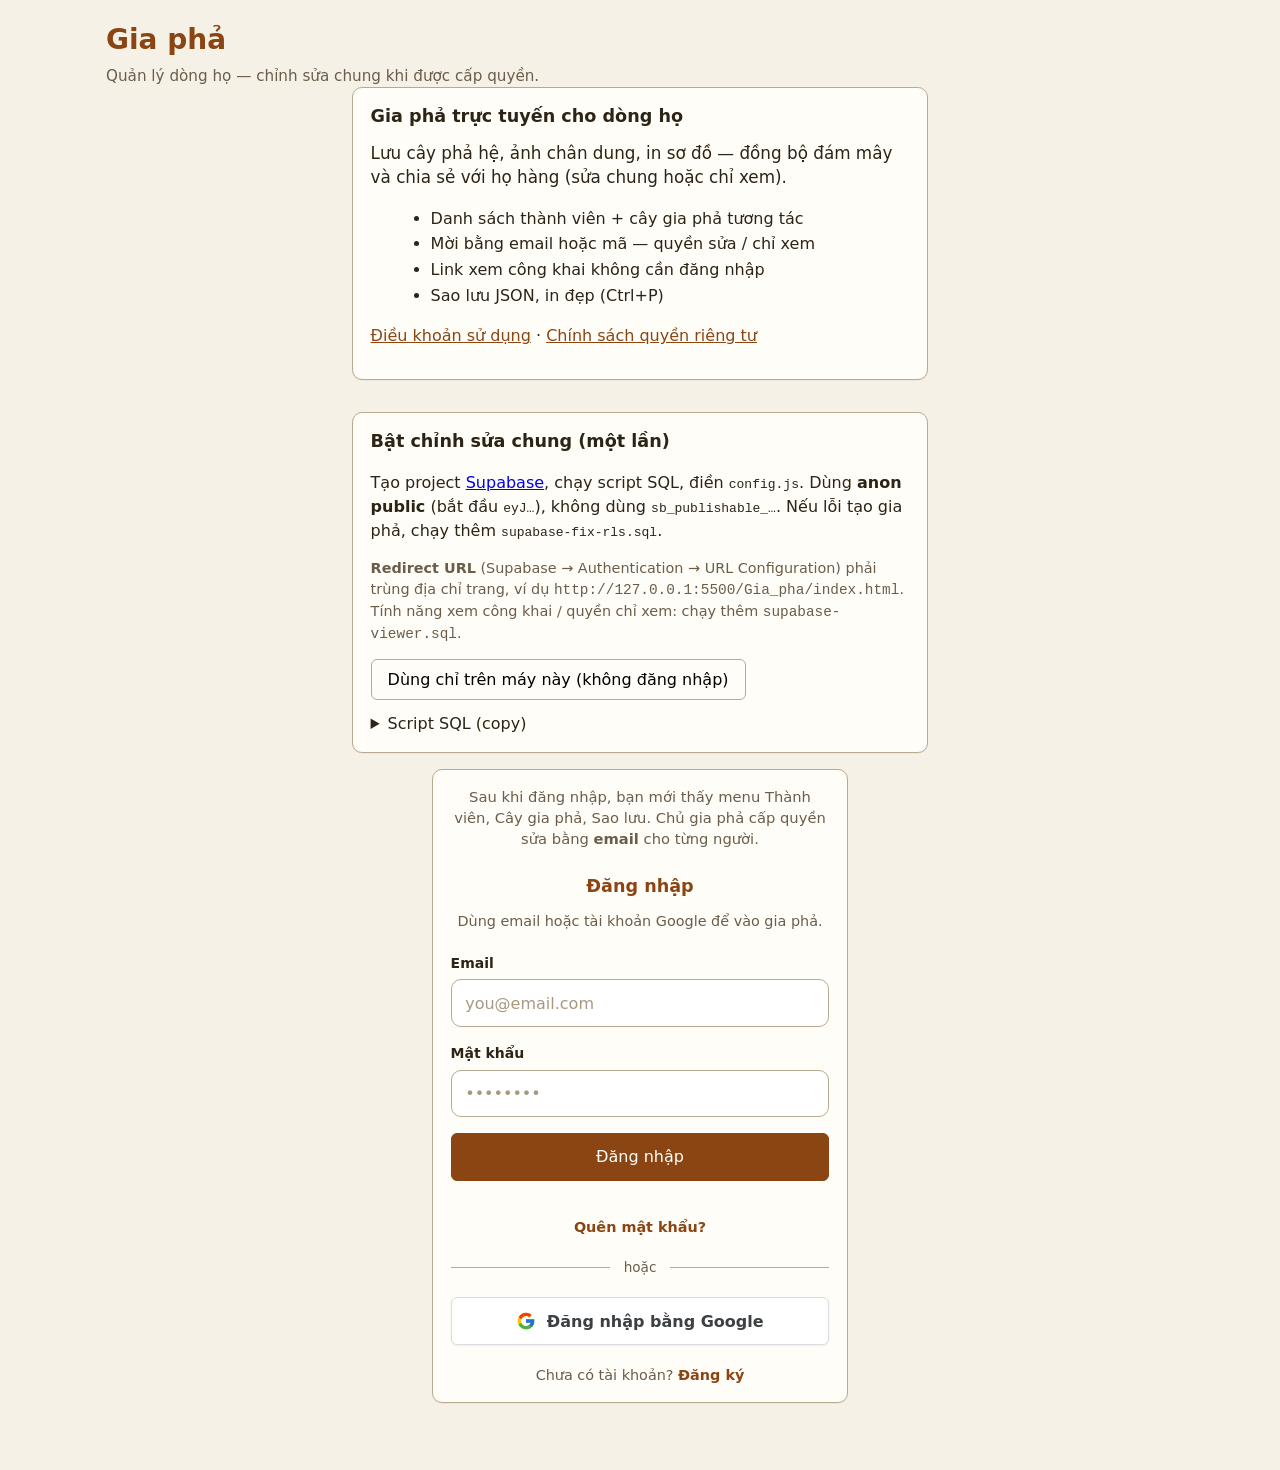
==== commit 5b1536bb: "Thêm 6 tính năng ưu tiên: tìm kiếm, bấm cây mở form, viewer, mã mời, quên MK, landing và xem công kh" ====
--- a/index.html
+++ b/index.html
@@ -17,10 +17,26 @@
     </header>
 
     <section id="app-gate" class="app-gate">
+      <section class="landing-hero card">
+        <h2>Gia phả trực tuyến cho dòng họ</h2>
+        <p class="landing-lead">Lưu cây phả hệ, ảnh chân dung, in sơ đồ — đồng bộ đám mây và chia sẻ với họ hàng (sửa chung hoặc chỉ xem).</p>
+        <ul class="landing-features">
+          <li>Danh sách thành viên + cây gia phả tương tác</li>
+          <li>Mời bằng email hoặc mã — quyền sửa / chỉ xem</li>
+          <li>Link xem công khai không cần đăng nhập</li>
+          <li>Sao lưu JSON, in đẹp (Ctrl+P)</li>
+        </ul>
+        <p class="landing-legal meta">
+          <a href="terms.html">Điều khoản sử dụng</a>
+          ·
+          <a href="privacy.html">Chính sách quyền riêng tư</a>
+        </p>
+      </section>
+
       <div class="card" id="cloud-config-hint">
         <h2>Bật chỉnh sửa chung (một lần)</h2>
         <p>Tạo project <a href="https://supabase.com" target="_blank" rel="noopener">Supabase</a>, chạy script SQL, điền <code>config.js</code>. Dùng <strong>anon public</strong> (bắt đầu <code>eyJ…</code>), không dùng <code>sb_publishable_…</code>. Nếu lỗi tạo gia phả, chạy thêm <code>supabase-fix-rls.sql</code>.</p>
-        <p class="hint"><strong>Redirect URL</strong> (Supabase → Authentication → URL Configuration) phải trùng địa chỉ trang, ví dụ <code>http://127.0.0.1:5500/Gia_pha/index.html</code>.</p>
+        <p class="hint"><strong>Redirect URL</strong> (Supabase → Authentication → URL Configuration) phải trùng địa chỉ trang, ví dụ <code>http://127.0.0.1:5500/Gia_pha/index.html</code>. Tính năng xem công khai / quyền chỉ xem: chạy thêm <code>supabase-viewer.sql</code>.</p>
         <button type="button" id="cloud-btn-local-only" class="btn">Dùng chỉ trên máy này (không đăng nhập)</button>
         <details class="cloud-sql-details">
           <summary>Script SQL (copy)</summary>
@@ -45,6 +61,20 @@
                 <input type="password" id="cloud-login-password" autocomplete="current-password" placeholder="••••••••" />
               </label>
               <button type="button" id="cloud-btn-signin" class="btn primary btn-block">Đăng nhập</button>
+              <p class="cloud-auth-switch">
+                <button type="button" class="btn-link" id="cloud-show-forgot">Quên mật khẩu?</button>
+              </p>
+            </div>
+            <div id="cloud-forgot-panel" class="cloud-forgot-panel" hidden>
+              <p class="hint">Nhập email đã đăng ký — Supabase gửi link đặt lại mật khẩu.</p>
+              <label class="cloud-field">
+                <span class="cloud-field-label">Email</span>
+                <input type="email" id="cloud-forgot-email" autocomplete="email" />
+              </label>
+              <button type="button" id="cloud-btn-forgot" class="btn primary btn-block">Gửi email đặt lại</button>
+              <p class="cloud-auth-switch">
+                <button type="button" class="btn-link" id="cloud-hide-forgot">Quay lại đăng nhập</button>
+              </p>
             </div>
             <div class="cloud-auth-divider" aria-hidden="true"><span>hoặc</span></div>
             <button type="button" id="cloud-btn-google-login" class="btn btn-google btn-block">
@@ -114,14 +144,35 @@
       <button type="button" id="btn-upgrade-premium" class="btn btn-upgrade" hidden>Nâng cấp</button>
       <button type="button" id="cloud-btn-create-family" class="btn">+ Tạo gia phả (chủ)</button>
       <button type="button" id="top-btn-share" class="btn primary">Chia sẻ / cấp quyền</button>
+      <div class="workspace-join" id="workspace-join">
+        <input type="text" id="cloud-join-code" class="workspace-join-code" placeholder="Mã mời" maxlength="12" autocomplete="off" />
+        <select id="cloud-join-role" class="workspace-join-role" title="Quyền khi tham gia">
+          <option value="editor">Sửa</option>
+          <option value="viewer">Chỉ xem</option>
+        </select>
+        <button type="button" id="cloud-btn-join" class="btn">Tham gia</button>
+      </div>
       <input type="text" id="cloud-family-name" class="workspace-family-name" placeholder="Tên gia phả mới" hidden />
     </div>
 
+    <p id="workspace-readonly-banner" class="workspace-readonly-banner" hidden>Bạn đang xem gia phả này (chỉ đọc — không lưu được).</p>
     <p id="cloud-sync-status" class="cloud-sync-status cloud-sync-status--local" aria-live="polite">Đang tải…</p>
 
     <section id="panel-members" class="panel active">
-      <div class="toolbar">
+      <div class="toolbar toolbar-members">
         <button type="button" id="btn-add" class="btn primary">Thêm người</button>
+        <label class="inline member-search-wrap">
+          Tìm
+          <input type="search" id="member-search" placeholder="Tên…" autocomplete="off" />
+        </label>
+        <label class="inline member-filter-wrap">
+          Giới tính
+          <select id="member-filter-gender">
+            <option value="">Tất cả</option>
+            <option value="nam">Nam</option>
+            <option value="nu">Nữ</option>
+          </select>
+        </label>
         <label class="inline">
           Gốc xem cây
           <select id="focal-select"></select>
@@ -228,7 +279,7 @@
         </label>
         <button type="button" id="btn-print" class="btn primary">In gia phả</button>
       </div>
-      <p class="hint">Sơ đồ dưới đây giống bản <strong>in</strong> (vợ chồng một khung, xếp theo ngày sinh, nét nối xuống con). Phần cuối là bảng nội/ngoại chi tiết. Nhấn <strong>In gia phả</strong> (Ctrl+P) để in.</p>
+      <p class="hint">Sơ đồ dưới đây giống bản <strong>in</strong> (vợ chồng một khung, xếp theo ngày sinh, nét nối xuống con). <strong>Bấm vào ô ảnh</strong> trên cây để mở chi tiết thành viên. Nhấn <strong>In gia phả</strong> (Ctrl+P) để in.</p>
     </section>
 
     <section id="panel-backup" class="panel">
@@ -252,10 +303,25 @@
 
     <dialog id="share-dialog" class="share-dialog">
       <form method="dialog" class="share-dialog-inner">
-        <h2>Chia sẻ quyền chỉnh sửa</h2>
+        <h2>Chia sẻ gia phả</h2>
         <p class="hint">Chỉ chủ gia phả mới mời được. Người được mời phải đăng ký bằng đúng email.</p>
+        <div id="share-public-block" class="share-public-block card" hidden>
+          <h3>Link xem công khai</h3>
+          <p class="hint">Ai có link cũng xem được cây (không sửa, không cần đăng nhập).</p>
+          <p class="meta">Mã mời: <code id="share-invite-code">—</code></p>
+          <div class="share-public-url-row">
+            <input type="text" id="share-public-url" readonly />
+            <button type="button" id="share-copy-public" class="btn">Sao chép link</button>
+          </div>
+        </div>
         <label>Email người được mời
           <input type="email" id="share-invite-email" autocomplete="email" />
+        </label>
+        <label>Quyền
+          <select id="share-invite-role">
+            <option value="editor">Chỉnh sửa</option>
+            <option value="viewer">Chỉ xem</option>
+          </select>
         </label>
         <div class="form-actions">
           <button type="button" id="share-btn-invite" class="btn primary">Gửi lời mời</button>
--- a/styles.css
+++ b/styles.css
@@ -2179,3 +2179,122 @@
     print-color-adjust: exact;
   }
 }
+
+/* Landing, tìm kiếm, viewer, trang xem công khai */
+.landing-hero {
+  margin-bottom: 1rem;
+}
+
+.landing-lead {
+  font-size: 1.05rem;
+  margin: 0.5rem 0 1rem;
+}
+
+.landing-features {
+  margin: 0 0 1rem 1.25rem;
+  line-height: 1.6;
+}
+
+.landing-legal a {
+  color: var(--accent, #8b4513);
+}
+
+.toolbar-members {
+  flex-wrap: wrap;
+  gap: 0.5rem 1rem;
+}
+
+.member-search-wrap input[type="search"] {
+  min-width: 10rem;
+}
+
+.workspace-join {
+  display: flex;
+  flex-wrap: wrap;
+  align-items: center;
+  gap: 0.35rem;
+}
+
+.workspace-join-code {
+  width: 7rem;
+  text-transform: uppercase;
+}
+
+.workspace-readonly-banner {
+  margin: 0.25rem 0 0;
+  padding: 0.5rem 0.75rem;
+  background: #fff8e6;
+  border: 1px solid #e6c200;
+  border-radius: 6px;
+  font-size: 0.9rem;
+}
+
+.workspace-family-role--viewer {
+  color: #6b5b00;
+}
+
+.cloud-forgot-panel {
+  margin: 0.75rem 0;
+  padding-top: 0.5rem;
+  border-top: 1px solid var(--border, #ddd);
+}
+
+.share-public-block {
+  margin-bottom: 1rem;
+}
+
+.share-public-url-row {
+  display: flex;
+  flex-wrap: wrap;
+  gap: 0.5rem;
+  margin-top: 0.5rem;
+}
+
+.share-public-url-row input {
+  flex: 1 1 12rem;
+  min-width: 0;
+}
+
+.pedigree-card[data-id],
+.print-dia-card[data-id] {
+  cursor: pointer;
+}
+
+.pedigree-card[data-id]:hover,
+.print-dia-card[data-id]:hover {
+  outline: 2px solid var(--accent, #8b4513);
+  outline-offset: 2px;
+}
+
+.legal-page {
+  max-width: 42rem;
+  margin: 2rem auto;
+  padding: 0 1rem;
+}
+
+.legal-card h2 {
+  margin-top: 1.25rem;
+  font-size: 1.1rem;
+}
+
+.view-page {
+  max-width: 1200px;
+  margin: 0 auto;
+  padding: 1rem;
+}
+
+.view-header {
+  margin-bottom: 1rem;
+}
+
+.view-header h1 {
+  margin: 0 0 0.25rem;
+}
+
+.view-actions {
+  margin: 0.5rem 0 0;
+}
+
+.view-tree {
+  min-height: 200px;
+}
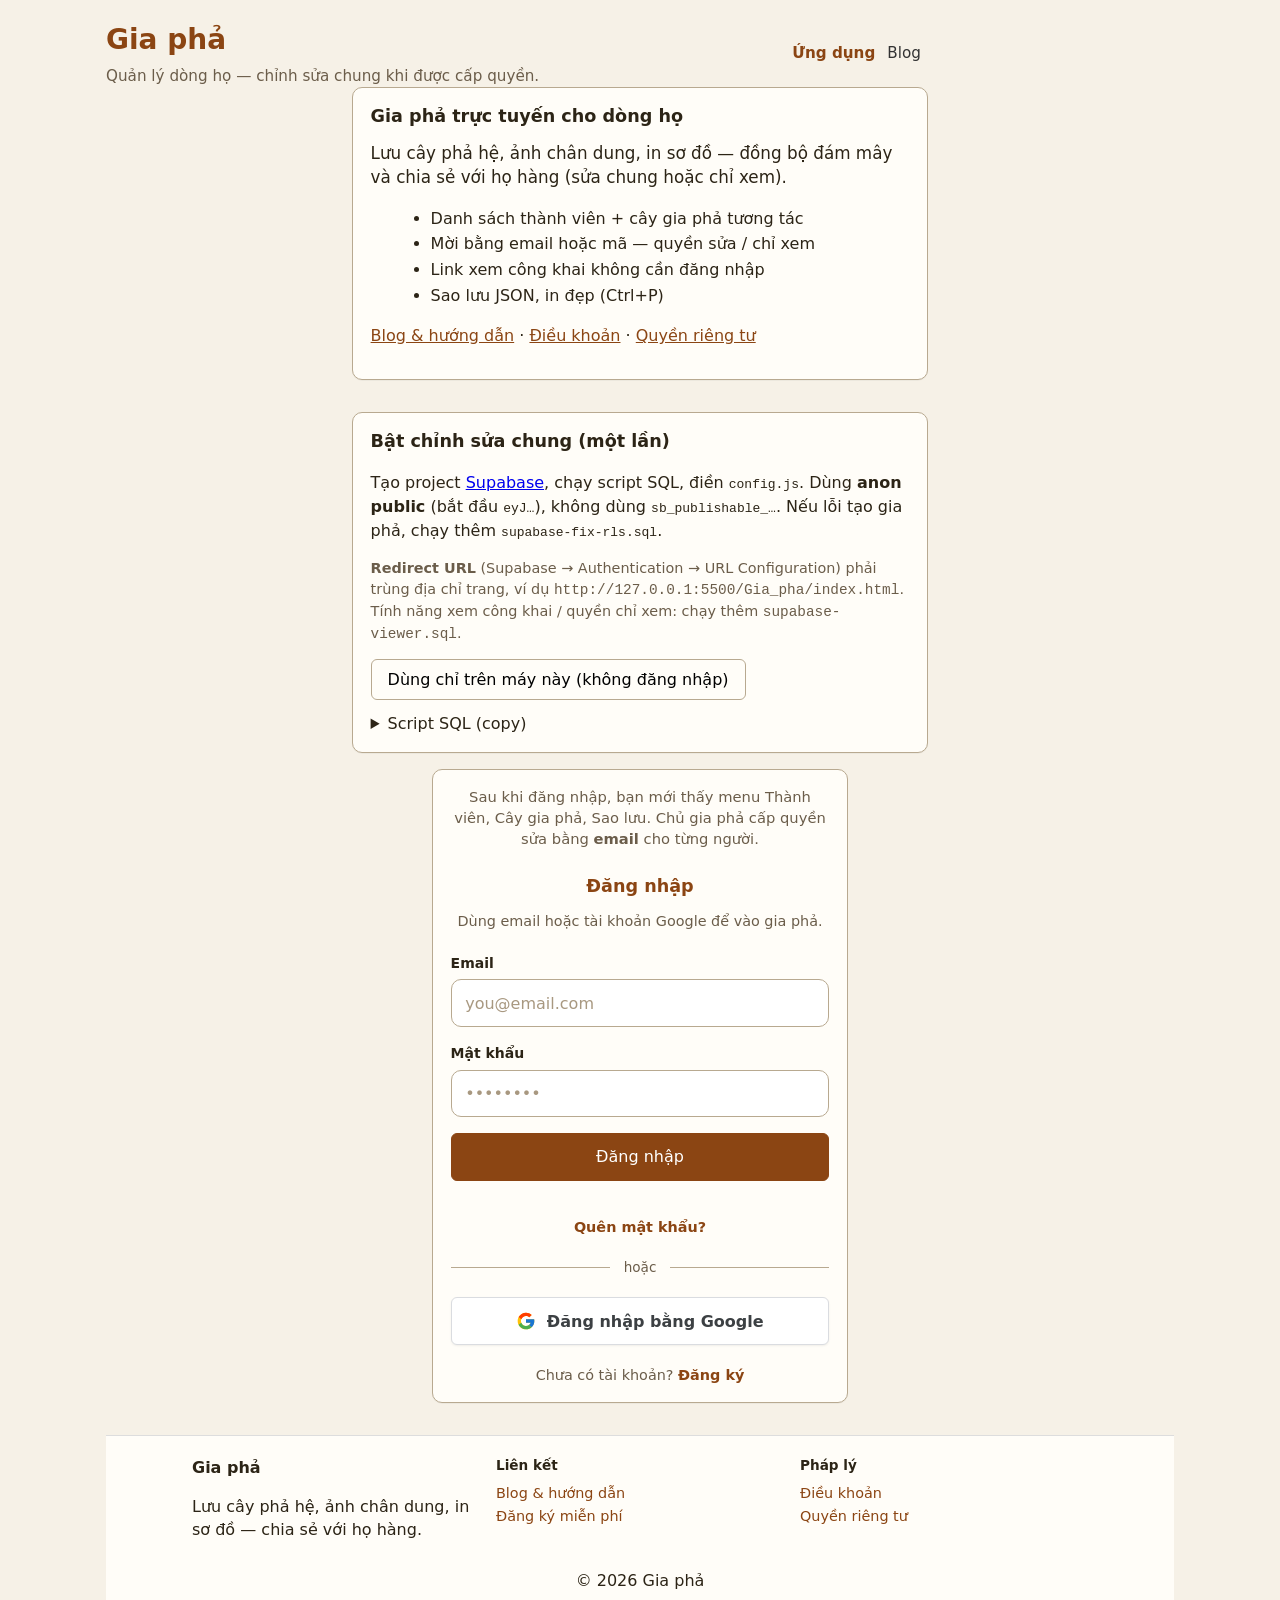
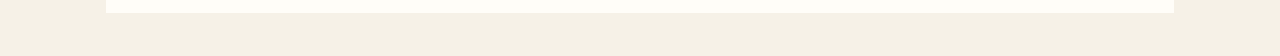
==== commit e8b8a495: "Thêm trang blog, header và footer dùng chung trên toàn site. Co-authored-by: Cursor <cursoragent@cur" ====
--- a/index.html
+++ b/index.html
@@ -10,9 +10,13 @@
   <div class="app no-print">
     <header class="top top-bar">
       <div class="top-brand">
-        <h1>Gia phả</h1>
+        <h1><a href="index.html" class="top-brand-link">Gia phả</a></h1>
         <p class="sub">Quản lý dòng họ — chỉnh sửa chung khi được cấp quyền.</p>
       </div>
+      <nav class="site-nav site-nav--app" aria-label="Menu">
+        <a class="site-nav-link site-nav-link--active" href="index.html">Ứng dụng</a>
+        <a class="site-nav-link" href="blog.html">Blog</a>
+      </nav>
       <div class="top-auth" id="top-auth" aria-label="Tài khoản"></div>
     </header>
 
@@ -27,9 +31,11 @@
           <li>Sao lưu JSON, in đẹp (Ctrl+P)</li>
         </ul>
         <p class="landing-legal meta">
-          <a href="terms.html">Điều khoản sử dụng</a>
+          <a href="blog.html">Blog &amp; hướng dẫn</a>
           ·
-          <a href="privacy.html">Chính sách quyền riêng tư</a>
+          <a href="terms.html">Điều khoản</a>
+          ·
+          <a href="privacy.html">Quyền riêng tư</a>
         </p>
       </section>
 
@@ -329,7 +335,7 @@
           <button type="submit" class="btn">Đóng</button>
         </div>
         <h3>Người đang sửa chung</h3>
-        <p class="hint share-section-hint">Bạn (chủ) và những email đã đăng nhập, được mời — ai ở đây đều chỉnh sửa được gia phả này.</p>
+        <p class="hint share-section-hint">Chọn quyền rồi bấm <strong>Cấp lại quyền</strong> để đổi giữa chỉnh sửa / chỉ xem. Bấm <strong>Gỡ</strong> để thu hồi truy cập.</p>
         <ul id="share-members-list" class="share-access-list"></ul>
         <h3>Lời mời chờ (chưa đăng nhập)</h3>
         <ul id="share-invites-list" class="share-access-list"></ul>
@@ -354,6 +360,30 @@
         <p class="hint">Sau khi chuyển khoản, <strong>SePay</strong> tự kích hoạt gói (~1 phút). Cấu hình một lần: <code>SEPAY-SETUP.txt</code></p>
       </form>
     </dialog>
+
+    <footer class="site-footer site-footer--app no-print">
+      <div class="site-footer-inner">
+        <div class="site-footer-col">
+          <p class="site-footer-brand">Gia phả</p>
+          <p class="meta">Lưu cây phả hệ, ảnh chân dung, in sơ đồ — chia sẻ với họ hàng.</p>
+        </div>
+        <div class="site-footer-col">
+          <p class="site-footer-heading">Liên kết</p>
+          <ul class="site-footer-links">
+            <li><a href="blog.html">Blog &amp; hướng dẫn</a></li>
+            <li><a href="index.html#cloud-auth-block">Đăng ký miễn phí</a></li>
+          </ul>
+        </div>
+        <div class="site-footer-col">
+          <p class="site-footer-heading">Pháp lý</p>
+          <ul class="site-footer-links">
+            <li><a href="terms.html">Điều khoản</a></li>
+            <li><a href="privacy.html">Quyền riêng tư</a></li>
+          </ul>
+        </div>
+      </div>
+      <p class="site-footer-copy meta">© <span id="footer-year"></span> Gia phả</p>
+    </footer>
   </div>
 
   <!-- Vùng in: luôn render cây ở đây -->
@@ -366,5 +396,9 @@
   </div>
 
   <script type="module" src="app.js"></script>
+  <script>
+    const y = document.getElementById("footer-year");
+    if (y) y.textContent = String(new Date().getFullYear());
+  </script>
 </body>
 </html>
--- a/styles.css
+++ b/styles.css
@@ -2081,9 +2081,28 @@
   display: flex;
   align-items: center;
   justify-content: space-between;
+  flex-wrap: wrap;
   gap: 0.5rem;
   padding: 0.35rem 0;
   border-bottom: 1px solid var(--border);
+}
+
+.share-member-label {
+  flex: 1 1 12rem;
+  min-width: 0;
+}
+
+.share-member-actions {
+  display: flex;
+  flex-wrap: wrap;
+  align-items: center;
+  gap: 0.35rem;
+}
+
+.share-role-select {
+  font-size: 0.85rem;
+  padding: 0.2rem 0.35rem;
+  max-width: 7.5rem;
 }
 
 .share-access-list .btn-sm {
@@ -2298,3 +2317,250 @@
 .view-tree {
   min-height: 200px;
 }
+
+/* Site header / footer (blog, pháp lý) */
+.site-page {
+  min-height: 100vh;
+  display: flex;
+  flex-direction: column;
+  background: var(--bg, #f5f0e8);
+}
+
+.site-header {
+  background: var(--card, #fff);
+  border-bottom: 1px solid var(--border, #ddd);
+  padding: 0.75rem 1rem;
+}
+
+.site-header--compact {
+  padding: 0.5rem 1rem;
+}
+
+.site-header-inner {
+  max-width: 56rem;
+  margin: 0 auto;
+  display: flex;
+  align-items: center;
+  justify-content: space-between;
+  flex-wrap: wrap;
+  gap: 0.75rem;
+}
+
+.site-logo {
+  text-decoration: none;
+  color: inherit;
+  display: flex;
+  flex-direction: column;
+  gap: 0.1rem;
+}
+
+.site-logo-title {
+  font-size: 1.25rem;
+  font-weight: 700;
+  color: var(--accent, #8b4513);
+}
+
+.site-logo-tag {
+  font-size: 0.8rem;
+  color: var(--muted, #666);
+}
+
+.site-nav {
+  display: flex;
+  align-items: center;
+  flex-wrap: wrap;
+  gap: 0.35rem 0.75rem;
+}
+
+.site-nav--app {
+  align-self: center;
+}
+
+.site-nav-link {
+  text-decoration: none;
+  color: var(--text, #333);
+  font-size: 0.95rem;
+  padding: 0.25rem 0;
+}
+
+.site-nav-link:hover {
+  color: var(--accent, #8b4513);
+}
+
+.site-nav-link--active {
+  font-weight: 600;
+  color: var(--accent, #8b4513);
+}
+
+.site-nav-cta {
+  font-size: 0.85rem !important;
+  padding: 0.35rem 0.75rem !important;
+}
+
+.top-brand-link {
+  color: inherit;
+  text-decoration: none;
+}
+
+.top-brand-link:hover {
+  color: var(--accent, #8b4513);
+}
+
+.site-main {
+  flex: 1;
+  max-width: 42rem;
+  margin: 0 auto;
+  padding: 1.25rem 1rem 2rem;
+  width: 100%;
+}
+
+.site-footer {
+  background: var(--card, #fff);
+  border-top: 1px solid var(--border, #ddd);
+  padding: 1.25rem 1rem;
+  margin-top: auto;
+}
+
+.site-footer--app {
+  margin-top: 2rem;
+}
+
+.site-footer--compact {
+  padding: 0.75rem 1rem;
+}
+
+.site-footer-inner {
+  max-width: 56rem;
+  margin: 0 auto 0.75rem;
+  display: grid;
+  grid-template-columns: repeat(auto-fit, minmax(10rem, 1fr));
+  gap: 1rem;
+}
+
+.site-footer-brand {
+  font-weight: 700;
+  margin: 0 0 0.25rem;
+}
+
+.site-footer-heading {
+  font-size: 0.85rem;
+  font-weight: 600;
+  margin: 0 0 0.35rem;
+}
+
+.site-footer-links {
+  list-style: none;
+  margin: 0;
+  padding: 0;
+}
+
+.site-footer-links a {
+  color: var(--accent, #8b4513);
+  text-decoration: none;
+  font-size: 0.9rem;
+}
+
+.site-footer-links a:hover {
+  text-decoration: underline;
+}
+
+.site-footer-copy {
+  max-width: 56rem;
+  margin: 0 auto;
+  text-align: center;
+}
+
+.blog-page {
+  max-width: 40rem;
+}
+
+.blog-hero-lead {
+  margin: 0.5rem 0 0;
+}
+
+.blog-list {
+  list-style: none;
+  margin: 1rem 0;
+  padding: 0;
+  display: flex;
+  flex-direction: column;
+  gap: 1rem;
+}
+
+.blog-card h2 {
+  margin: 0.35rem 0;
+  font-size: 1.15rem;
+}
+
+.blog-card h2 a {
+  color: var(--accent, #8b4513);
+  text-decoration: none;
+}
+
+.blog-card h2 a:hover {
+  text-decoration: underline;
+}
+
+.blog-card-meta {
+  margin: 0;
+  font-size: 0.8rem;
+  color: var(--muted, #666);
+}
+
+.blog-card-link {
+  font-size: 0.9rem;
+  color: var(--accent, #8b4513);
+}
+
+.blog-cta {
+  text-align: center;
+  margin-top: 1rem;
+}
+
+.article-page {
+  max-width: 40rem;
+}
+
+.article-card h2 {
+  font-size: 1.05rem;
+  margin: 1.25rem 0 0.5rem;
+}
+
+.article-meta {
+  margin: 0 0 0.75rem;
+}
+
+.article-meta a {
+  color: var(--accent, #8b4513);
+}
+
+.article-cta {
+  margin-top: 1.5rem;
+}
+
+.legal-card {
+  max-width: 40rem;
+  margin: 0 auto;
+}
+
+.site-page .legal-card h2 {
+  font-size: 1.05rem;
+  margin-top: 1rem;
+}
+
+@media (max-width: 640px) {
+  .site-header-inner {
+    flex-direction: column;
+    align-items: flex-start;
+  }
+
+  .top-bar {
+    flex-direction: column;
+    align-items: stretch;
+  }
+
+  .site-nav--app {
+    order: 3;
+    width: 100%;
+  }
+}
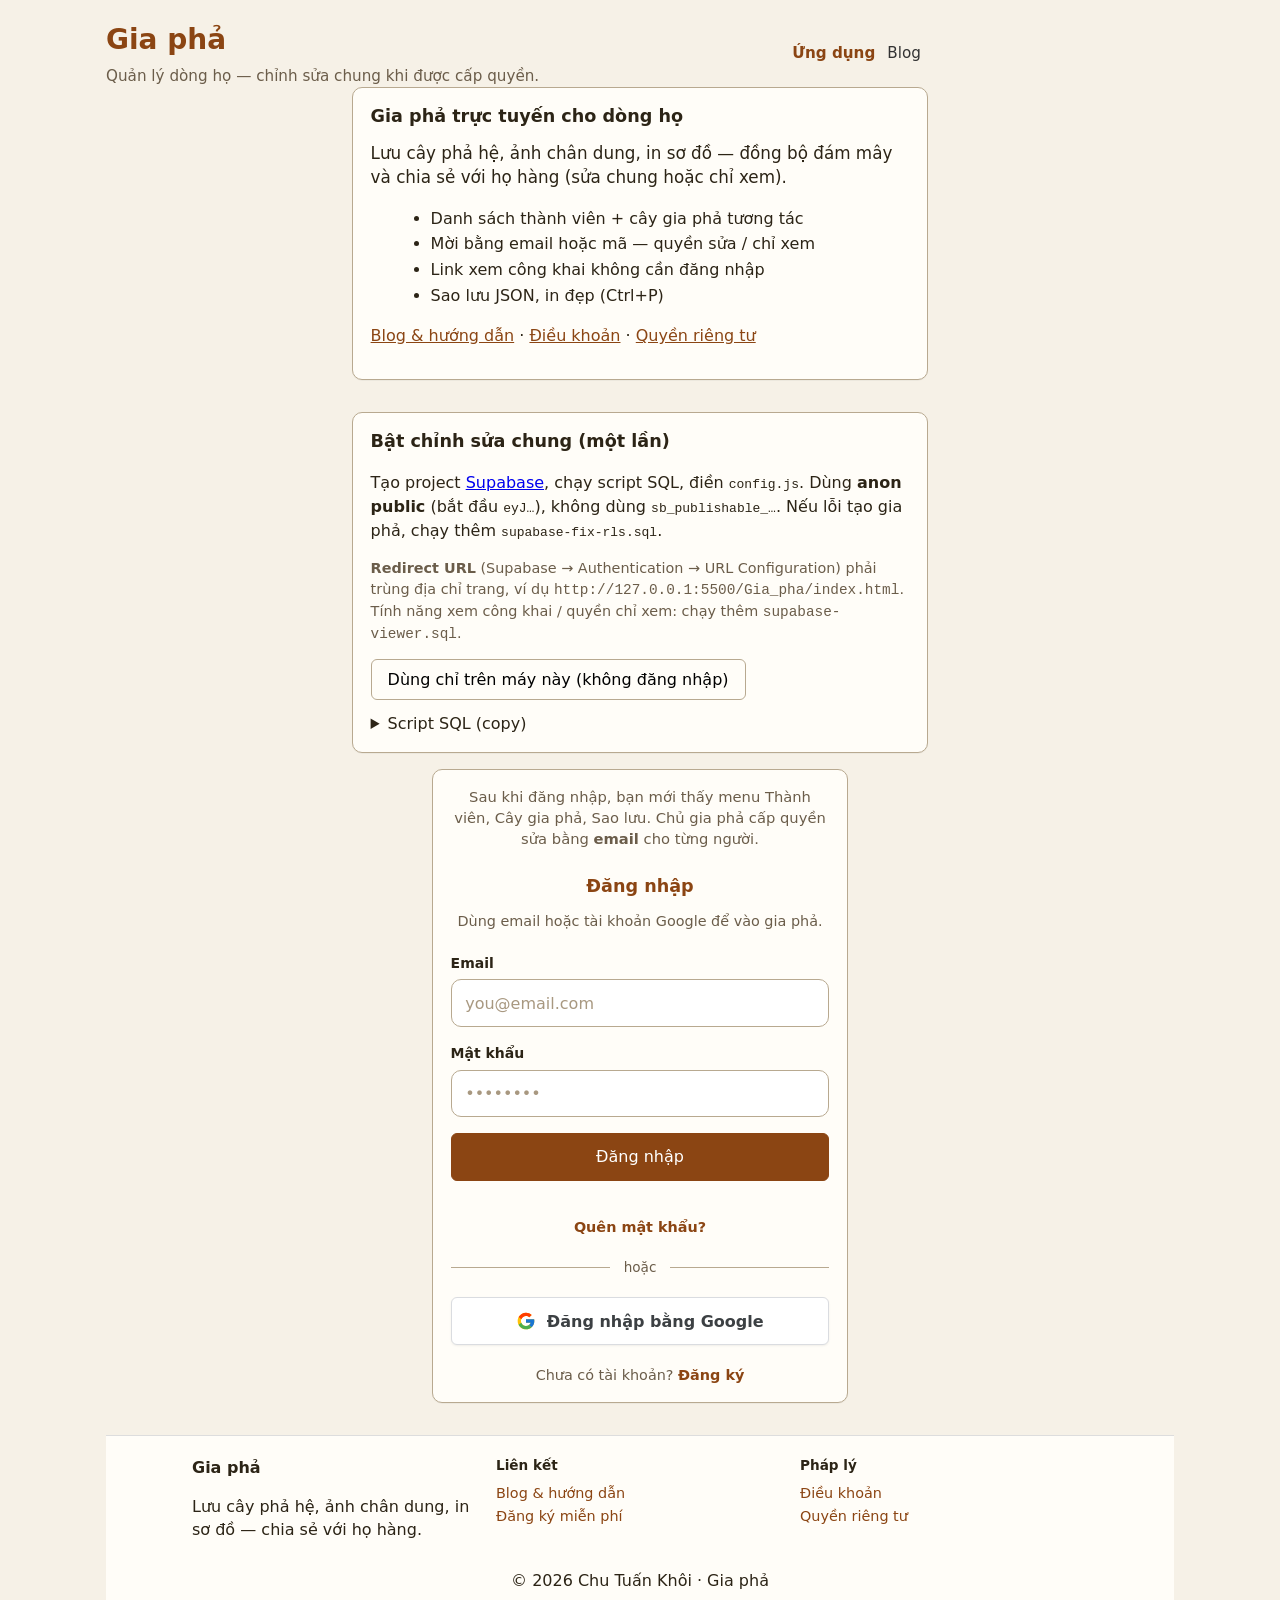
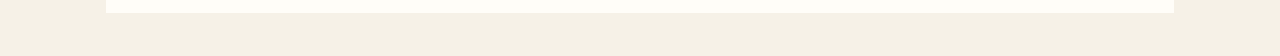
==== commit d9da0727: "Thêm tên tác giả vào copyright (SITE_AUTHOR trong config). Co-authored-by: Cursor <cursoragent@curso" ====
--- a/index.html
+++ b/index.html
@@ -382,7 +382,7 @@
           </ul>
         </div>
       </div>
-      <p class="site-footer-copy meta">© <span id="footer-year"></span> Gia phả</p>
+      <p class="site-footer-copy meta">© <span id="footer-year"></span> <span id="footer-author"></span> · Gia phả</p>
     </footer>
   </div>
 
@@ -396,9 +396,12 @@
   </div>
 
   <script type="module" src="app.js"></script>
-  <script>
+  <script type="module">
+    import { SITE_AUTHOR } from "./config.js";
     const y = document.getElementById("footer-year");
     if (y) y.textContent = String(new Date().getFullYear());
+    const a = document.getElementById("footer-author");
+    if (a && SITE_AUTHOR) a.textContent = SITE_AUTHOR;
   </script>
 </body>
 </html>
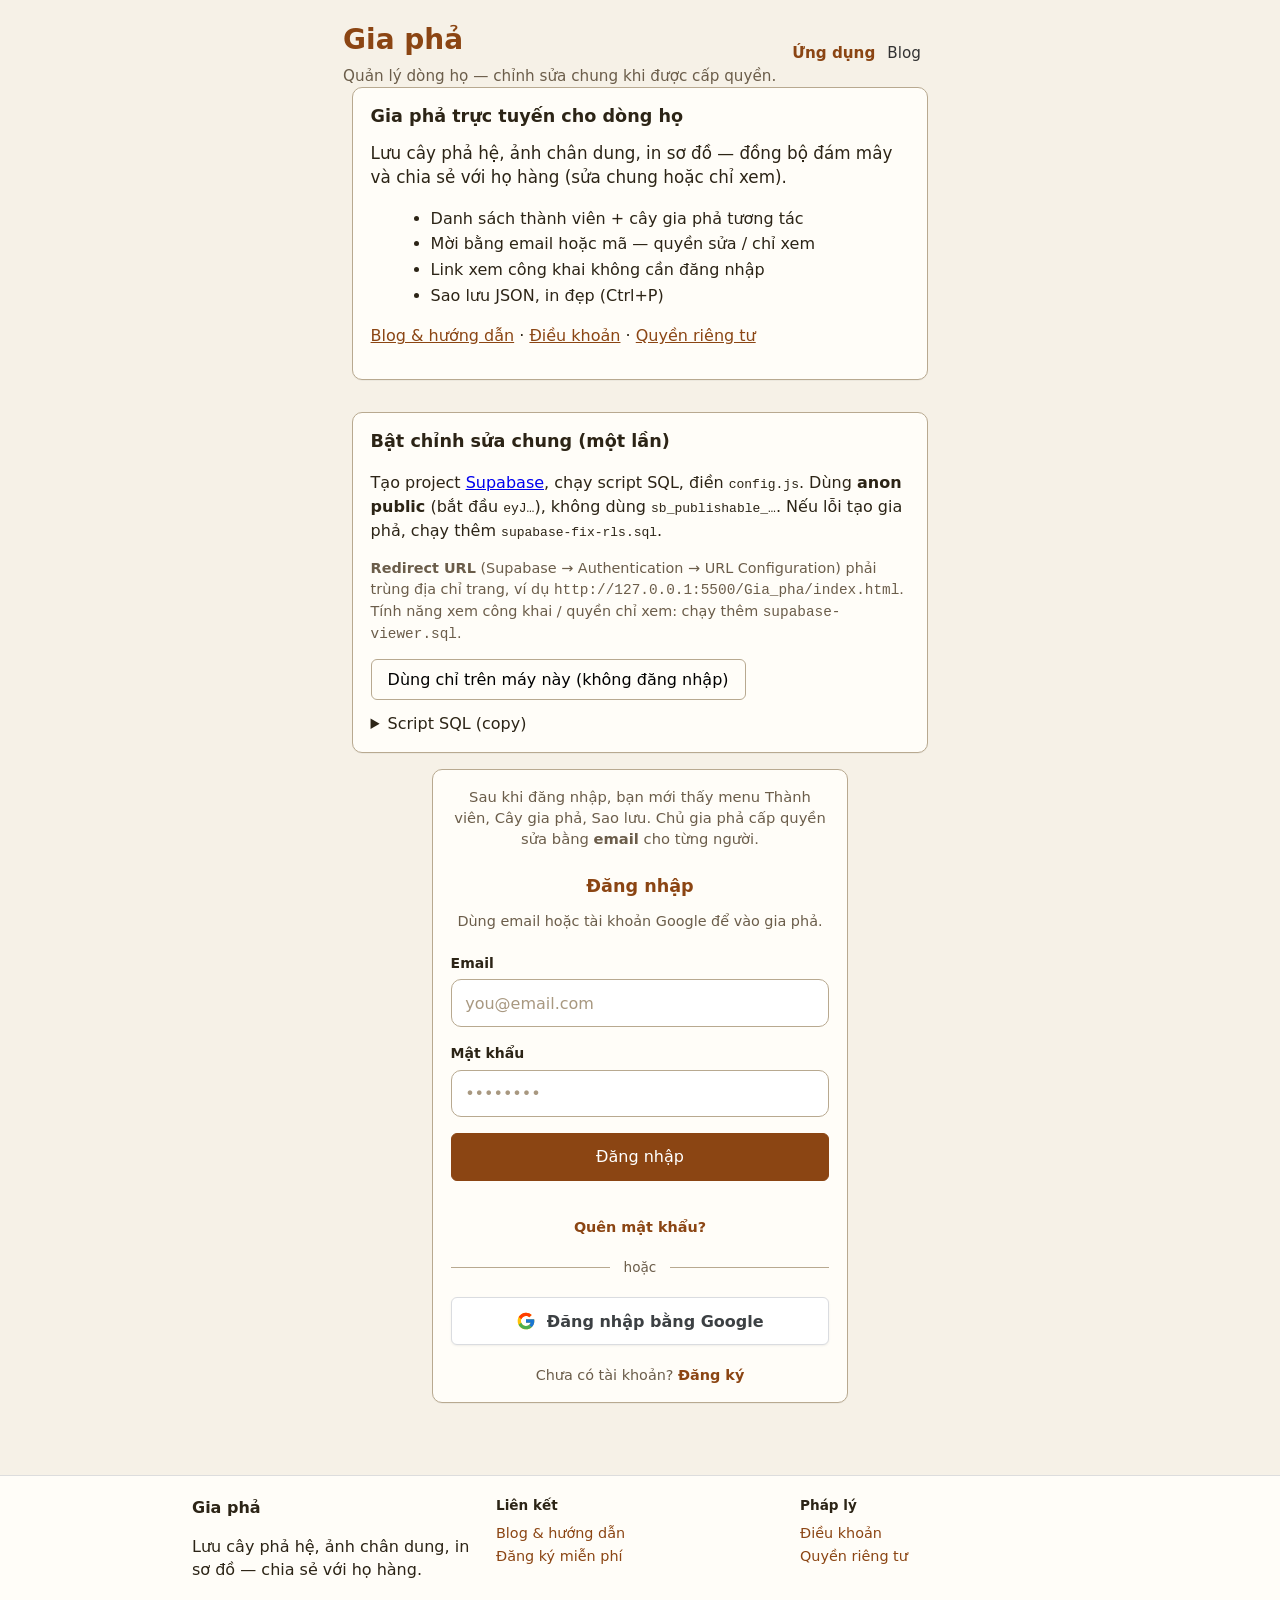
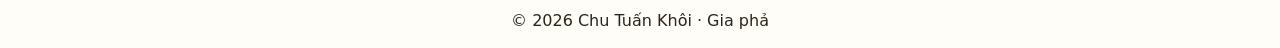
==== commit 22488c5f: "Sửa footer: đặt sau cây gia phả, layout flex cuối trang. Co-authored-by: Cursor <cursoragent@cursor." ====
--- a/index.html
+++ b/index.html
@@ -7,6 +7,7 @@
   <link rel="stylesheet" href="styles.css" />
 </head>
 <body>
+  <div class="page-layout">
   <div class="app no-print">
     <header class="top top-bar">
       <div class="top-brand">
@@ -361,29 +362,7 @@
       </form>
     </dialog>
 
-    <footer class="site-footer site-footer--app no-print">
-      <div class="site-footer-inner">
-        <div class="site-footer-col">
-          <p class="site-footer-brand">Gia phả</p>
-          <p class="meta">Lưu cây phả hệ, ảnh chân dung, in sơ đồ — chia sẻ với họ hàng.</p>
-        </div>
-        <div class="site-footer-col">
-          <p class="site-footer-heading">Liên kết</p>
-          <ul class="site-footer-links">
-            <li><a href="blog.html">Blog &amp; hướng dẫn</a></li>
-            <li><a href="index.html#cloud-auth-block">Đăng ký miễn phí</a></li>
-          </ul>
-        </div>
-        <div class="site-footer-col">
-          <p class="site-footer-heading">Pháp lý</p>
-          <ul class="site-footer-links">
-            <li><a href="terms.html">Điều khoản</a></li>
-            <li><a href="privacy.html">Quyền riêng tư</a></li>
-          </ul>
-        </div>
-      </div>
-      <p class="site-footer-copy meta">© <span id="footer-year"></span> <span id="footer-author"></span> · Gia phả</p>
-    </footer>
+
   </div>
 
   <!-- Vùng in: luôn render cây ở đây -->
@@ -393,6 +372,31 @@
       <p id="print-caption" class="print-caption"></p>
     </header>
     <div id="tree-display" class="tree-display" aria-live="polite"></div>
+  </div>
+
+  <footer class="site-footer site-footer--app no-print">
+    <div class="site-footer-inner">
+      <div class="site-footer-col">
+      <p class="site-footer-brand">Gia phả</p>
+      <p class="meta">Lưu cây phả hệ, ảnh chân dung, in sơ đồ — chia sẻ với họ hàng.</p>
+      </div>
+      <div class="site-footer-col">
+      <p class="site-footer-heading">Liên kết</p>
+      <ul class="site-footer-links">
+      <li><a href="blog.html">Blog &amp; hướng dẫn</a></li>
+      <li><a href="index.html#cloud-auth-block">Đăng ký miễn phí</a></li>
+      </ul>
+      </div>
+      <div class="site-footer-col">
+      <p class="site-footer-heading">Pháp lý</p>
+      <ul class="site-footer-links">
+      <li><a href="terms.html">Điều khoản</a></li>
+      <li><a href="privacy.html">Quyền riêng tư</a></li>
+      </ul>
+      </div>
+    </div>
+    <p class="site-footer-copy meta">© <span id="footer-year"></span> <span id="footer-author"></span> · Gia phả</p>
+  </footer>
   </div>
 
   <script type="module" src="app.js"></script>
--- a/styles.css
+++ b/styles.css
@@ -21,6 +21,25 @@
   background: var(--bg);
   color: var(--ink);
   line-height: 1.45;
+}
+
+.page-layout {
+  min-height: 100vh;
+  display: flex;
+  flex-direction: column;
+}
+
+.page-layout > .app {
+  flex: 0 0 auto;
+}
+
+.page-layout > .print-root {
+  flex: 1 1 auto;
+}
+
+.page-layout > .site-footer--app {
+  margin-top: auto;
+  flex-shrink: 0;
 }
 
 .app {
@@ -2425,6 +2444,10 @@
   margin-top: 2rem;
 }
 
+.page-layout > .site-footer--app {
+  margin-top: auto;
+}
+
 .site-footer--compact {
   padding: 0.75rem 1rem;
 }
